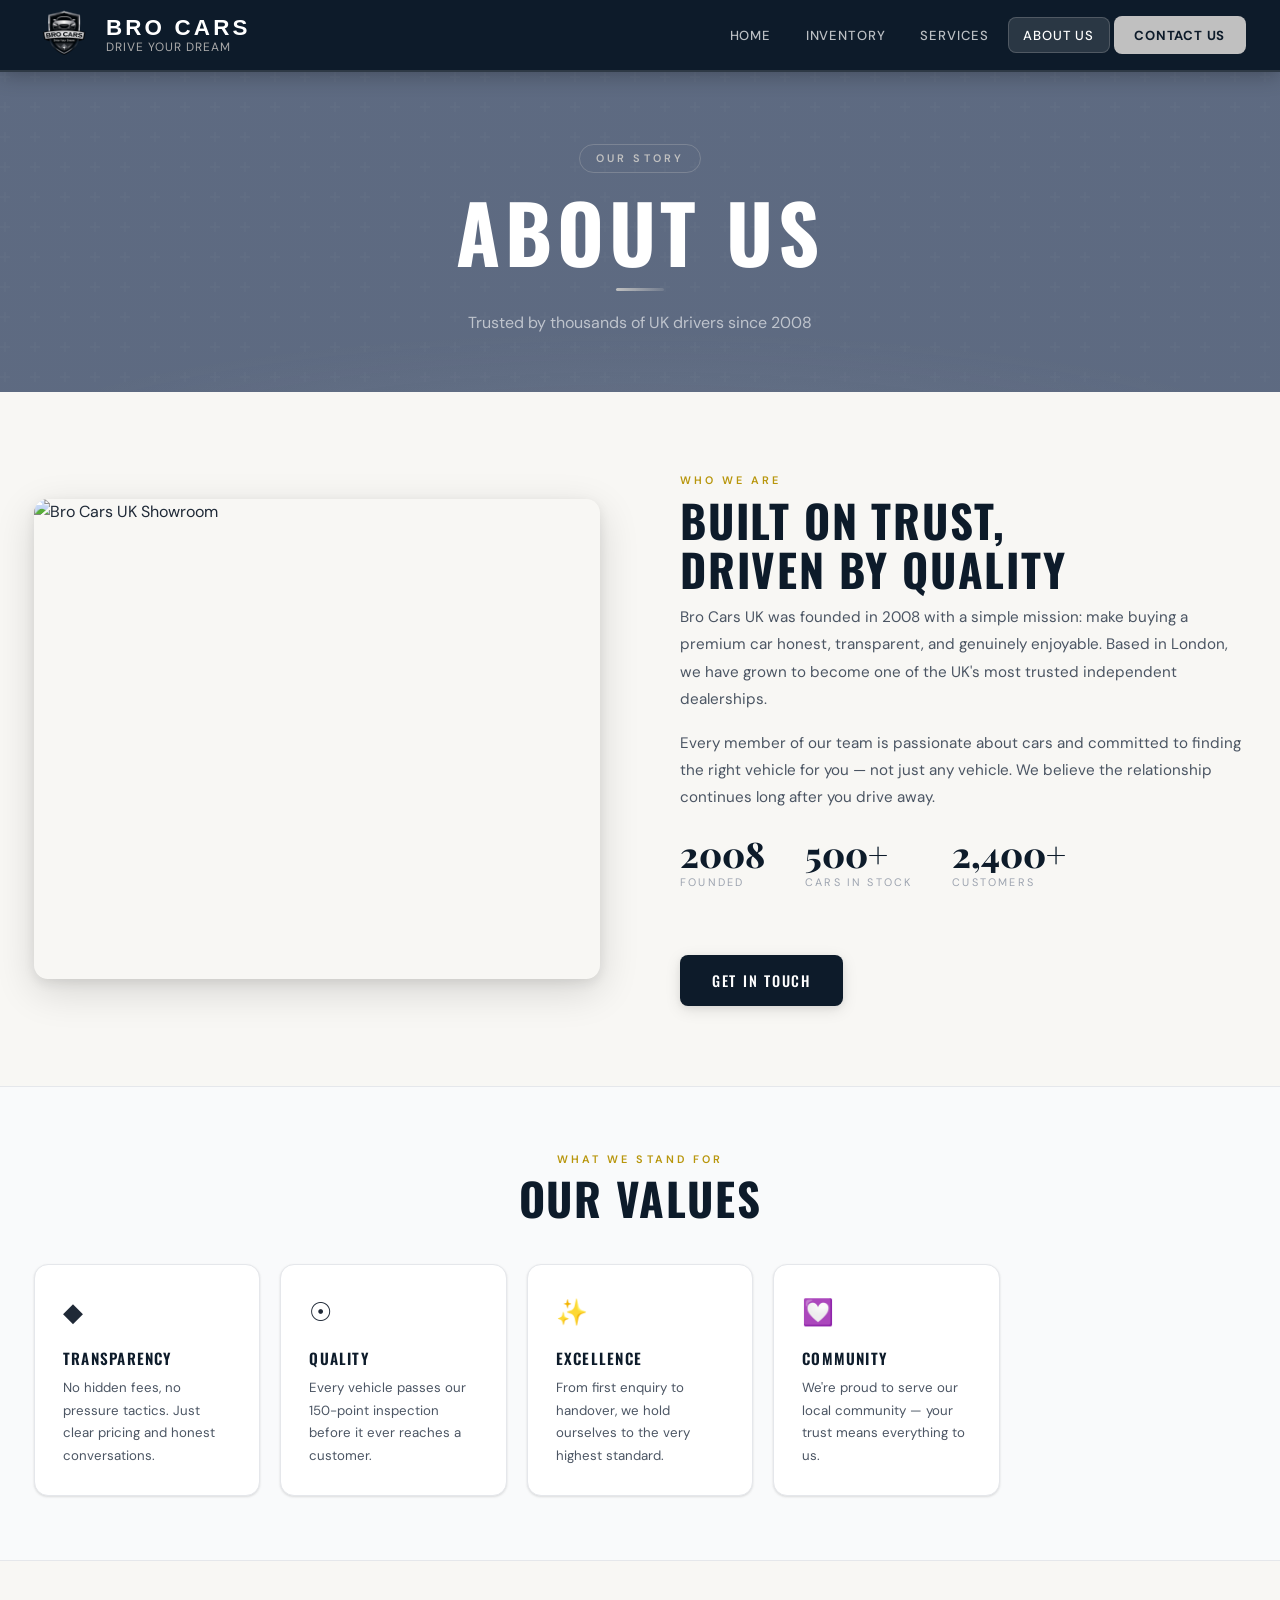
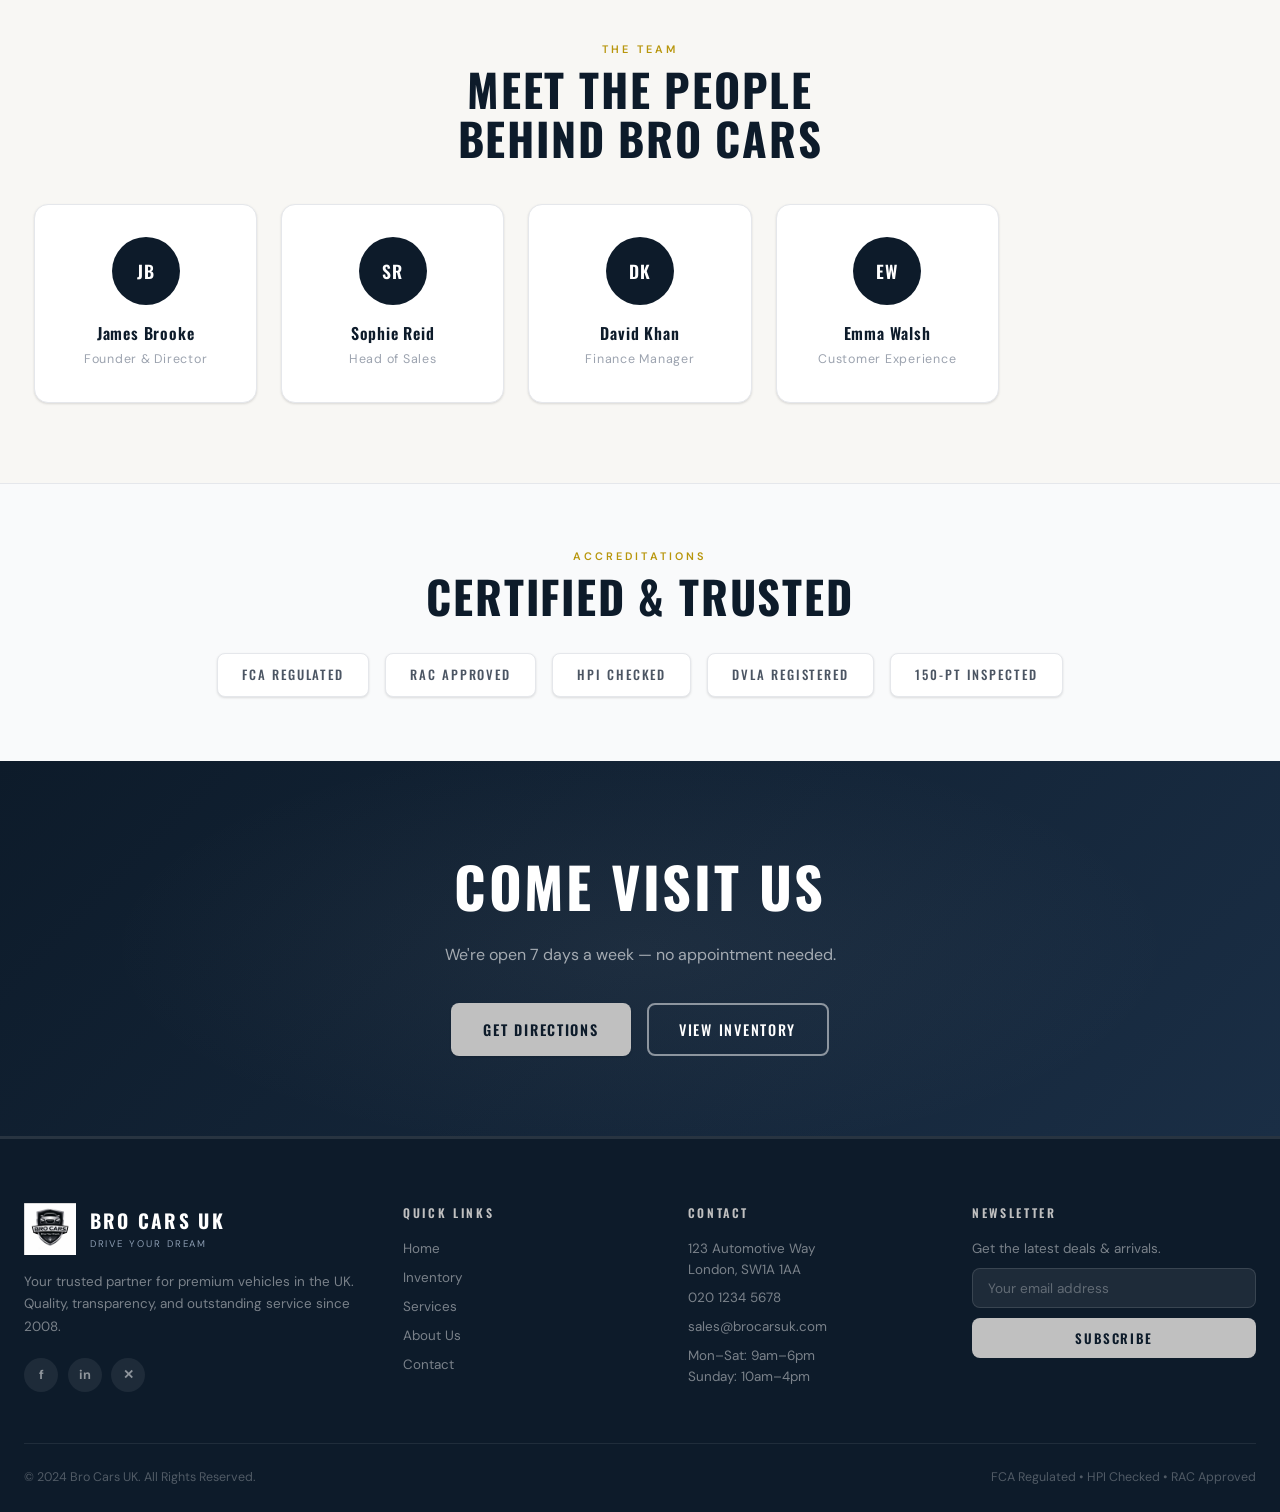
==== about.html @ f773ee8b "Bro" ====
<!DOCTYPE html>
<html lang="en">
<head>
  <meta charset="UTF-8">
  <meta name="viewport" content="width=device-width, initial-scale=1.0">
  <link rel="stylesheet" href="styles.css">
  <title>About Us | Bro Cars UK</title>
  <style>.reveal{opacity:0;transform:translateY(20px);transition:opacity .6s,transform .6s}.reveal.visible{opacity:1;transform:none}</style>
</head>
<body>
<nav class="navbar">
  <div class="nav-inner">
   <a href="index.html" class="brand">

      <!-- Logo Image -->
      <img src="images/logo.png" alt="Bro Cars UK Logo" class="logo-img">

      <div class="brand-text">
        <span class="brand-name">Bro Cars</span>
        <span class="brand-sub">Drive Your Dream</span>
      </div>

    </a>
    <ul class="nav-links">
      <li><a href="index.html">Home</a></li>
      <li><a href="inventory.html">Inventory</a></li>
      <li><a href="services.html">Services</a></li>
      <li><a href="about.html">About Us</a></li>
      <li><a href="contact.html" class="nav-cta">Contact Us</a></li>
    </ul>
    <button class="hamburger" id="hamBtn" aria-label="Menu">
      <span></span><span></span><span></span>
    </button>
  </div>
  <div class="mobile-menu" id="mobileMenu">
    <a href="index.html">Home</a>
    <a href="inventory.html">Inventory</a>
    <a href="services.html">Services</a>
    <a href="about.html">About Us</a>
    <a href="contact.html">Contact Us</a>
  </div>
</nav>

<div class="page-hero">
  <div class="page-hero-eyebrow">Our Story</div>
  <h1>About Us</h1>
  <div class="hero-divider"></div>
  <p>Trusted by thousands of UK drivers since 2008</p>
</div>

<div class="section">
  <div class="about-split">
    <div class="about-img reveal">
      <img src="https://images.stockcake.com/public/3/a/5/3a5e66db-283f-4359-9993-efec45ac26eb_large/luxury-car-showroom-stockcake.jpg" alt="Bro Cars UK Showroom">
    </div>
    <div class="reveal">
      <div class="section-eyebrow">Who We Are</div>
      <h2 class="section-title">Built on Trust,<br>Driven by Quality</h2>
      <p style="color:var(--gray-600);line-height:1.8;margin-bottom:1rem;font-size:0.95rem;">Bro Cars UK was founded in 2008 with a simple mission: make buying a premium car honest, transparent, and genuinely enjoyable. Based in London, we have grown to become one of the UK's most trusted independent dealerships.</p>
      <p style="color:var(--gray-600);line-height:1.8;margin-bottom:1.5rem;font-size:0.95rem;">Every member of our team is passionate about cars and committed to finding the right vehicle for you — not just any vehicle. We believe the relationship continues long after you drive away.</p>
      <div class="milestones">
        <div class="milestone-item"><span class="milestone-num">2008</span><span class="milestone-label">Founded</span></div>
        <div class="milestone-item"><span class="milestone-num">500+</span><span class="milestone-label">Cars in Stock</span></div>
        <div class="milestone-item"><span class="milestone-num">2,400+</span><span class="milestone-label">Customers</span></div>
      </div>
      <a href="contact.html" class="btn-primary" style="margin-top:2rem;">Get in Touch</a>
    </div>
  </div>
</div>

<div class="bg-light" style="border-top:1px solid var(--gray-200);border-bottom:1px solid var(--gray-200);">
  <div class="section" style="padding:4rem 1.5rem;">
    <div style="text-align:center;margin-bottom:2.5rem;">
      <div class="section-eyebrow">What We Stand For</div>
      <h2 class="section-title">Our Values</h2>
    </div>
    <div class="values-grid">
      <div class="value-card reveal"><div class="value-icon">&#9670;</div><div class="value-title">Transparency</div><p class="value-desc">No hidden fees, no pressure tactics. Just clear pricing and honest conversations.</p></div>
      <div class="value-card reveal"><div class="value-icon">&#9737;</div><div class="value-title">Quality</div><p class="value-desc">Every vehicle passes our 150-point inspection before it ever reaches a customer.</p></div>
      <div class="value-card reveal"><div class="value-icon">&#10024;</div><div class="value-title">Excellence</div><p class="value-desc">From first enquiry to handover, we hold ourselves to the very highest standard.</p></div>
      <div class="value-card reveal"><div class="value-icon">&#128159;</div><div class="value-title">Community</div><p class="value-desc">We're proud to serve our local community — your trust means everything to us.</p></div>
    </div>
  </div>
</div>

<div class="section">
  <div style="text-align:center;margin-bottom:2.5rem;">
    <div class="section-eyebrow">The Team</div>
    <h2 class="section-title">Meet the People<br>Behind Bro Cars</h2>
  </div>
  <div class="team-grid">
    <div class="team-card reveal"><div class="team-avatar">JB</div><div class="team-name">James Brooke</div><div class="team-role">Founder &amp; Director</div></div>
    <div class="team-card reveal"><div class="team-avatar">SR</div><div class="team-name">Sophie Reid</div><div class="team-role">Head of Sales</div></div>
    <div class="team-card reveal"><div class="team-avatar">DK</div><div class="team-name">David Khan</div><div class="team-role">Finance Manager</div></div>
    <div class="team-card reveal"><div class="team-avatar">EW</div><div class="team-name">Emma Walsh</div><div class="team-role">Customer Experience</div></div>
  </div>
</div>

<div class="bg-light" style="border-top:1px solid var(--gray-200);">
  <div class="section" style="padding:4rem 1.5rem;text-align:center;">
    <div class="section-eyebrow">Accreditations</div>
    <h2 class="section-title">Certified &amp; Trusted</h2>
    <div class="cert-row">
      <div class="cert-badge">FCA Regulated</div>
      <div class="cert-badge">RAC Approved</div>
      <div class="cert-badge">HPI Checked</div>
      <div class="cert-badge">DVLA Registered</div>
      <div class="cert-badge">150-Pt Inspected</div>
    </div>
  </div>
</div>

<div class="cta-band">
  <h2>Come Visit Us</h2>
  <p>We're open 7 days a week — no appointment needed.</p>
  <div class="cta-btns">
    <a href="contact.html" class="btn-secondary">Get Directions</a>
    <a href="inventory.html" class="btn-outline-white">View Inventory</a>
  </div>
</div>
<footer class="site-footer">
  <div class="footer-grid">
    <div>
      <div class="footer-brand">
        <img src="[data-uri]" alt="Bro Cars UK" class="footer-logo">
        <div>
          <div class="footer-brand-name">Bro Cars UK</div>
          <div class="footer-tagline">Drive Your Dream</div>
        </div>
      </div>
      <p class="footer-desc">Your trusted partner for premium vehicles in the UK. Quality, transparency, and outstanding service since 2008.</p>
      <div class="footer-socials">
        <a href="#" class="footer-social">f</a>
        <a href="#" class="footer-social">in</a>
        <a href="#" class="footer-social">&#10005;</a>
      </div>
    </div>
    <div class="footer-col">
      <h4>Quick Links</h4>
      <a href="index.html">Home</a>
      <a href="inventory.html">Inventory</a>
      <a href="services.html">Services</a>
      <a href="about.html">About Us</a>
      <a href="contact.html">Contact</a>
    </div>
    <div class="footer-col">
      <h4>Contact</h4>
      <p>123 Automotive Way<br>London, SW1A 1AA</p>
      <p>020 1234 5678</p>
      <p>sales@brocarsuk.com</p>
      <p>Mon–Sat: 9am–6pm<br>Sunday: 10am–4pm</p>
    </div>
    <div class="footer-col">
      <h4>Newsletter</h4>
      <p>Get the latest deals &amp; arrivals.</p>
      <input type="email" class="footer-email-input" placeholder="Your email address">
      <button class="footer-sub-btn">Subscribe</button>
    </div>
  </div>
  <div class="footer-bottom">
    <span>&copy; 2024 Bro Cars UK. All Rights Reserved.</span>
    <span>FCA Regulated &bull; HPI Checked &bull; RAC Approved</span>
  </div>
</footer>
<script src="main.js"></script>
</body>
</html>
---- styles.css ----
@import url('https://fonts.googleapis.com/css2?family=Playfair+Display:wght@700;800&family=DM+Sans:wght@300;400;500;600&family=Oswald:wght@400;500;600;700&display=swap');

/* ── ROOT VARIABLES ── */
:root {
  --navy:       #0d1b2a;
  --navy-mid:   #1a2e45;
  --navy-light: #243b55;
  --silver:     #c0c0c0;
  --chrome:     #8a9bb0;
  --white:      #ffffff;
  --off-white:  #f8f7f4;
  --gray-50:    #f9fafb;
  --gray-100:   #f3f4f6;
  --gray-200:   #e5e7eb;
  --gray-400:   #9ca3af;
  --gray-600:   #4b5563;
  --gray-800:   #1f2937;
  --accent:     #b8960c;
  --accent-lt:  #e8c547;
  --red:        #dc2626;
  --radius:     8px;
  --radius-lg:  14px;
  --shadow-sm:  0 1px 3px rgba(0,0,0,0.08), 0 1px 2px rgba(0,0,0,0.05);
  --shadow:     0 4px 16px rgba(0,0,0,0.10), 0 2px 6px rgba(0,0,0,0.06);
  --shadow-lg:  0 12px 40px rgba(0,0,0,0.14), 0 4px 12px rgba(0,0,0,0.08);
  --transition: 0.28s cubic-bezier(0.4,0,0.2,1);
}

/* ── RESET ── */
*, *::before, *::after { box-sizing: border-box; margin: 0; padding: 0; }
html { scroll-behavior: smooth; font-size: 16px; }
body {
  font-family: 'DM Sans', sans-serif;
  background: var(--off-white);
  color: var(--gray-800);
  line-height: 1.6;
  min-height: 100vh;
}
img { display: block; max-width: 100%; }
a { text-decoration: none; color: inherit; }
button { font-family: inherit; cursor: pointer; border: none; background: none; }

/* ── NAVBAR ── */
.navbar {
  position: sticky; top: 0; z-index: 200;
  background: var(--navy);
  border-bottom: 2px solid rgba(192,192,192,0.18);
  box-shadow: 0 2px 20px rgba(0,0,0,0.3);
}
.nav-inner {
  max-width: 1260px; margin: 0 auto;
  padding: 0 1.5rem;
  display: flex; align-items: center; justify-content: space-between;
  height: 70px;
}
.brand { display: flex; align-items: center; gap: 0.85rem; }
.nav-logo { height: 50px; width: 50px; object-fit: contain; }
.brand-text { display: flex; flex-direction: column; line-height: 1; }
.brand-name {
  font-family: 'Oswald', sans-serif;
  font-size: 1.35rem; font-weight: 700; letter-spacing: 0.14em;
  color: #fff; text-transform: uppercase;
}
.brand-sub {
  font-size: 0.6rem; letter-spacing: 0.22em;
  color: var(--silver); text-transform: uppercase; margin-top: 2px;
}
.nav-links {
  display: flex; align-items: center; gap: 0.25rem;
  list-style: none;
}
.nav-links li a {
  display: block; padding: 0.45rem 0.95rem;
  font-size: 0.82rem; font-weight: 500; letter-spacing: 0.07em;
  text-transform: uppercase; color: rgba(255,255,255,0.72);
  border-radius: var(--radius);
  transition: color var(--transition), background var(--transition);
}
.nav-links li a:hover { color: #fff; background: rgba(255,255,255,0.08); }
.nav-links li a.active {
  color: #fff; background: rgba(255,255,255,0.12);
  box-shadow: inset 0 0 0 1px rgba(192,192,192,0.25);
}
.nav-cta {
  background: var(--silver) !important; color: var(--navy) !important;
  font-weight: 700 !important; letter-spacing: 0.06em !important;
  padding: 0.55rem 1.3rem !important;
  box-shadow: none !important;
}
.nav-cta:hover { background: #d8d8d8 !important; }

.hamburger {
  display: none; flex-direction: column; gap: 5px;
  padding: 0.4rem; border-radius: 6px;
  transition: background var(--transition);
}
.hamburger:hover { background: rgba(255,255,255,0.1); }
.hamburger span {
  display: block; width: 22px; height: 2px;
  background: #fff; border-radius: 2px;
  transition: transform var(--transition), opacity var(--transition);
}
.hamburger.open span:nth-child(1) { transform: translateY(7px) rotate(45deg); }
.hamburger.open span:nth-child(2) { opacity: 0; }
.hamburger.open span:nth-child(3) { transform: translateY(-7px) rotate(-45deg); }

.mobile-menu {
  display: none; background: var(--navy-mid);
  border-top: 1px solid rgba(255,255,255,0.07);
  padding: 0.75rem 1.5rem;
}
.mobile-menu.open { display: block; }
.mobile-menu a {
  display: block; padding: 0.7rem 0;
  font-size: 0.88rem; font-weight: 500; letter-spacing: 0.06em;
  text-transform: uppercase; color: rgba(255,255,255,0.75);
  border-bottom: 1px solid rgba(255,255,255,0.06);
  transition: color var(--transition);
}
.mobile-menu a:last-child { border-bottom: none; }
.mobile-menu a:hover, .mobile-menu a.active { color: #fff; }

/* ── PAGE HERO (inner pages) ── */
.page-hero {
  background: linear-gradient(135deg, var(--navy) 0%, var(--navy-mid) 60%, #1e3a5f 100%);
  position: relative; overflow: hidden;
  padding: 4.5rem 1.5rem 3.5rem;
  text-align: center;

  background: 
    linear-gradient(rgba(10,31,68,0.65), rgba(10,31,68,0.65)),
    url('https://images.unsplash.com/photo-1503376780353-7e6692767b70?w=2400&q=100') center/cover no-repeat;
}
.page-hero::before {
  content: '';
  position: absolute; inset: 0;
  background:
    radial-gradient(ellipse 80% 60% at 50% 120%, rgba(192,192,192,0.08) 0%, transparent 65%),
    url("data:image/svg+xml,%3Csvg width='60' height='60' viewBox='0 0 60 60' xmlns='http://www.w3.org/2000/svg'%3E%3Cg fill='none' fill-rule='evenodd'%3E%3Cg fill='%23ffffff' fill-opacity='0.02'%3E%3Cpath d='M36 34v-4h-2v4h-4v2h4v4h2v-4h4v-2h-4zm0-30V0h-2v4h-4v2h4v4h2V6h4V4h-4zM6 34v-4H4v4H0v2h4v4h2v-4h4v-2H6zM6 4V0H4v4H0v2h4v4h2V6h4V4H6z'/%3E%3C/g%3E%3C/g%3E%3C/svg%3E");
  pointer-events: none;
}
.page-hero-eyebrow {
  display: inline-block;
  font-size: 0.68rem; font-weight: 600; letter-spacing: 0.28em;
  text-transform: uppercase; color: var(--silver);
  border: 1px solid rgba(192,192,192,0.3); padding: 0.3rem 1rem;
  border-radius: 20px; margin-bottom: 1.1rem;
  position: relative; z-index: 1;
}
.page-hero h1 {
  font-family: 'Oswald', sans-serif;
  font-size: clamp(2.8rem, 7vw, 5rem);
  font-weight: 700; letter-spacing: 0.06em; text-transform: uppercase;
  color: #fff; line-height: 1; margin-bottom: 0.9rem;
  position: relative; z-index: 1;
}
.page-hero p {
  font-size: 1rem; color: rgba(255,255,255,0.6);
  max-width: 500px; margin: 0 auto; line-height: 1.7;
  position: relative; z-index: 1;
}
.hero-divider {
  width: 48px; height: 3px; margin: 1.1rem auto;
  background: linear-gradient(90deg, var(--silver), rgba(192,192,192,0.2));
  border-radius: 2px; position: relative; z-index: 1;
}

/* ── SECTIONS ── */
.section {
  max-width: 1260px; margin: 0 auto;
  padding: 5rem 1.5rem;
}
.section-eyebrow {
  font-size: 0.68rem; font-weight: 600; letter-spacing: 0.28em;
  text-transform: uppercase; color: var(--accent);
  margin-bottom: 0.4rem;
}
.section-title {
  font-family: 'Oswald', sans-serif;
  font-size: clamp(1.8rem, 4vw, 2.8rem); font-weight: 700;
  letter-spacing: 0.04em; text-transform: uppercase;
  color: var(--navy); line-height: 1.1; margin-bottom: 0.6rem;
}
.section-sub {
  font-size: 0.95rem; color: var(--gray-600);
  max-width: 520px; line-height: 1.75; margin-bottom: 2.5rem;
}

/* ── BUTTONS ── */
.btn-primary {
  display: inline-flex; align-items: center; gap: 0.5rem;
  background: var(--navy); color: #fff;
  padding: 0.85rem 2rem; border-radius: var(--radius);
  font-family: 'Oswald', sans-serif;
  font-size: 0.9rem; font-weight: 500; letter-spacing: 0.12em;
  text-transform: uppercase;
  box-shadow: var(--shadow);
  transition: background var(--transition), transform var(--transition), box-shadow var(--transition);
}
.btn-primary:hover { background: var(--navy-mid); transform: translateY(-2px); box-shadow: var(--shadow-lg); }

.btn-secondary {
  display: inline-flex; align-items: center; gap: 0.5rem;
  background: var(--silver); color: var(--navy);
  padding: 0.85rem 2rem; border-radius: var(--radius);
  font-family: 'Oswald', sans-serif;
  font-size: 0.9rem; font-weight: 600; letter-spacing: 0.12em;
  text-transform: uppercase;
  box-shadow: var(--shadow-sm);
  transition: background var(--transition), transform var(--transition);
}
.btn-secondary:hover { background: #d0d0d0; transform: translateY(-2px); }

.btn-outline {
  display: inline-flex; align-items: center; gap: 0.5rem;
  background: transparent; color: var(--navy);
  padding: 0.8rem 1.9rem; border-radius: var(--radius);
  font-family: 'Oswald', sans-serif;
  font-size: 0.9rem; font-weight: 500; letter-spacing: 0.12em;
  text-transform: uppercase;
  border: 2px solid var(--navy);
  transition: all var(--transition);
}
.btn-outline:hover { background: var(--navy); color: #fff; }

.btn-outline-white {
  display: inline-flex; align-items: center; gap: 0.5rem;
  background: transparent; color: #fff;
  padding: 0.8rem 1.9rem; border-radius: var(--radius);
  font-family: 'Oswald', sans-serif;
  font-size: 0.9rem; font-weight: 500; letter-spacing: 0.12em;
  text-transform: uppercase;
  border: 2px solid rgba(255,255,255,0.5);
  transition: all var(--transition);
}
.btn-outline-white:hover { background: rgba(255,255,255,0.1); border-color: #fff; }

/* ── CAR CARDS ── */
.car-grid { display: grid; gap: 1.5rem; }
.car-grid-3 { grid-template-columns: repeat(auto-fill, minmax(320px, 1fr)); }
.car-grid-2 { grid-template-columns: repeat(auto-fill, minmax(420px, 1fr)); }

.car-card {
  background: var(--white);
  border-radius: var(--radius-lg);
  overflow: hidden;
  box-shadow: var(--shadow-sm);
  border: 1px solid var(--gray-200);
  transition: box-shadow var(--transition), transform var(--transition);
}
.car-card:hover {
  box-shadow: var(--shadow-lg);
  transform: translateY(-5px);
}
.car-card-img-wrap { position: relative; overflow: hidden; height: 230px; }
.car-card-img {
  width: 100%; height: 100%; object-fit: cover;
  transition: transform 0.6s cubic-bezier(0.4,0,0.2,1);
}
.car-card:hover .car-card-img { transform: scale(1.06); }
.car-badge {
  position: absolute; top: 0.85rem; left: 0.85rem;
  font-family: 'Oswald', sans-serif;
  font-size: 0.65rem; font-weight: 600; letter-spacing: 0.18em;
  text-transform: uppercase; padding: 0.25rem 0.7rem;
  border-radius: 4px; backdrop-filter: blur(6px);
}
.car-badge.new  { background: var(--navy); color: #fff; }
.car-badge.sale { background: var(--red); color: #fff; }
.car-badge.used { background: rgba(0,0,0,0.55); color: #fff; }

.car-card-body { padding: 1.4rem 1.5rem 1.5rem; }
.car-make {
  font-size: 0.68rem; font-weight: 600; letter-spacing: 0.2em;
  text-transform: uppercase; color: var(--accent);
  margin-bottom: 0.2rem;
}
.car-name {
  font-family: 'Oswald', sans-serif;
  font-size: 1.25rem; font-weight: 600; letter-spacing: 0.02em;
  color: var(--navy); margin-bottom: 0.2rem;
}
.car-price {
  font-family: 'Playfair Display', serif;
  font-size: 1.5rem; font-weight: 700;
  color: var(--navy); letter-spacing: -0.01em;
}
.car-year {
  font-size: 0.8rem; color: var(--gray-400);
  margin: 0.5rem 0 1rem;
}
.car-specs {
  display: flex; gap: 0; flex-wrap: wrap;
  border-top: 1px solid var(--gray-100);
  margin-top: 0.75rem; padding-top: 0.85rem;
}
.car-spec {
  flex: 1; min-width: 60px;
  display: flex; flex-direction: column; align-items: center;
  gap: 0.15rem; padding: 0.2rem 0.3rem;
  font-size: 0.7rem; font-weight: 500; letter-spacing: 0.05em;
  text-transform: uppercase; color: var(--gray-600);
  border-right: 1px solid var(--gray-100);
}
.car-spec:last-child { border-right: none; }
.car-spec-icon { font-size: 0.9rem; color: var(--navy); }
.car-btn {
  display: block; width: 100%; margin-top: 1.1rem;
  padding: 0.7rem; border-radius: var(--radius);
  font-family: 'Oswald', sans-serif;
  font-size: 0.82rem; font-weight: 500; letter-spacing: 0.12em;
  text-transform: uppercase; text-align: center;
  color: var(--navy); border: 1.5px solid var(--navy);
  transition: all var(--transition);
}
.car-btn:hover { background: var(--navy); color: #fff; }

/* ── STATS BAR ── */
.stats-bar {
  background: var(--navy);
  display: flex; justify-content: center; flex-wrap: wrap;
}
.stat-item {
  flex: 1; min-width: 140px; max-width: 220px;
  padding: 2.2rem 1.5rem; text-align: center;
  border-right: 1px solid rgba(255,255,255,0.07);
  transition: background var(--transition);
}
.stat-item:last-child { border-right: none; }
.stat-item:hover { background: rgba(255,255,255,0.04); }
.stat-num {
  font-family: 'Oswald', sans-serif;
  font-size: 2.2rem; font-weight: 700; letter-spacing: 0.04em;
  color: #fff; line-height: 1; display: block;
}
.stat-num span { color: var(--silver); }
.stat-label {
  font-size: 0.68rem; font-weight: 500; letter-spacing: 0.2em;
  text-transform: uppercase; color: rgba(255,255,255,0.45);
  display: block; margin-top: 0.35rem;
}

/* ── FILTER TABS ── */
.filter-tabs {
  display: flex; gap: 0;
  border-bottom: 2px solid var(--gray-200);
  margin-bottom: 2.5rem;
}
.filter-tab {
  padding: 0.6rem 1.4rem;
  font-family: 'Oswald', sans-serif;
  font-size: 0.82rem; font-weight: 500; letter-spacing: 0.12em;
  text-transform: uppercase; color: var(--gray-400);
  border-bottom: 2px solid transparent; margin-bottom: -2px;
  transition: all var(--transition);
}
.filter-tab.active { color: var(--navy); border-bottom-color: var(--navy); }
.filter-tab:hover:not(.active) { color: var(--gray-800); }

/* ── TYPE CARDS ── */
.type-grid { display: grid; grid-template-columns: repeat(auto-fill, minmax(160px, 1fr)); gap: 1rem; }
.type-card {
  background: var(--white); border: 1px solid var(--gray-200);
  border-radius: var(--radius-lg); padding: 1.75rem 1rem;
  text-align: center; cursor: pointer;
  transition: all var(--transition); box-shadow: var(--shadow-sm);
}
.type-card:hover { border-color: var(--navy); box-shadow: var(--shadow); transform: translateY(-3px); }
.type-icon {
  width: 52px; height: 52px;
  background: var(--gray-100); border-radius: 50%;
  display: flex; align-items: center; justify-content: center;
  margin: 0 auto 0.75rem; font-size: 1.4rem;
  transition: background var(--transition);
}
.type-card:hover .type-icon { background: var(--navy); }
.type-card:hover .type-icon span { filter: invert(1); }
.type-label {
  font-family: 'Oswald', sans-serif;
  font-size: 0.82rem; font-weight: 500; letter-spacing: 0.1em;
  text-transform: uppercase; color: var(--navy);
}

/* ── TRUST POINTS ── */
.trust-list { display: flex; flex-direction: column; gap: 1.25rem; }
.trust-item { display: flex; align-items: flex-start; gap: 1rem; }
.trust-dot {
  width: 36px; height: 36px; flex-shrink: 0;
  background: var(--navy); border-radius: 50%;
  display: flex; align-items: center; justify-content: center;
  color: #fff; font-size: 0.85rem; font-weight: 700;
}
.trust-item h5 {
  font-family: 'Oswald', sans-serif;
  font-size: 0.95rem; font-weight: 600; letter-spacing: 0.05em;
  text-transform: uppercase; color: var(--navy); margin-bottom: 0.2rem;
}
.trust-item p { font-size: 0.84rem; color: var(--gray-600); line-height: 1.6; }

/* ── CTA BAND ── */
.cta-band {
  background: linear-gradient(135deg, var(--navy) 0%, var(--navy-mid) 100%);
  padding: 5rem 1.5rem; text-align: center;
  position: relative; overflow: hidden;
}
.cta-band::before {
  content: '';
  position: absolute; inset: 0;
  background: radial-gradient(ellipse 60% 80% at 50% 50%, rgba(192,192,192,0.06) 0%, transparent 70%);
  pointer-events: none;
}
.cta-band h2 {
  font-family: 'Oswald', sans-serif;
  font-size: clamp(2rem, 5vw, 3.5rem); font-weight: 700;
  letter-spacing: 0.05em; text-transform: uppercase;
  color: #fff; margin-bottom: 0.75rem;
  position: relative; z-index: 1;
}
.cta-band p {
  font-size: 1rem; color: rgba(255,255,255,0.6);
  margin-bottom: 2.2rem; position: relative; z-index: 1;
}
.cta-btns {
  display: flex; gap: 1rem; justify-content: center; flex-wrap: wrap;
  position: relative; z-index: 1;
}

/* ── FOOTER ── */
.site-footer {
  background: var(--navy);
  border-top: 3px solid rgba(192,192,192,0.15);
  padding: 4rem 1.5rem 1.5rem;
}
.footer-grid {
  max-width: 1260px; margin: 0 auto;
  display: grid; grid-template-columns: 1.4fr 1fr 1fr 1.2fr;
  gap: 3rem; padding-bottom: 3rem;
  border-bottom: 1px solid rgba(255,255,255,0.08);
}
.footer-brand { display: flex; align-items: center; gap: 0.85rem; margin-bottom: 1rem; }
.footer-logo { height: 52px; width: 52px; object-fit: contain; }
.footer-brand-name {
  font-family: 'Oswald', sans-serif;
  font-size: 1.2rem; font-weight: 700; letter-spacing: 0.12em;
  color: #fff; text-transform: uppercase;
}
.footer-tagline {
  font-size: 0.6rem; letter-spacing: 0.2em;
  color: var(--chrome); text-transform: uppercase;
}
.footer-desc { font-size: 0.84rem; color: rgba(255,255,255,0.45); line-height: 1.7; margin-bottom: 1.2rem; }
.footer-socials { display: flex; gap: 0.6rem; }
.footer-social {
  width: 34px; height: 34px;
  background: rgba(255,255,255,0.07); border-radius: 50%;
  display: flex; align-items: center; justify-content: center;
  color: rgba(255,255,255,0.5); font-size: 0.8rem; font-weight: 700;
  transition: all var(--transition);
}
.footer-social:hover { background: var(--silver); color: var(--navy); }
.footer-col h4 {
  font-family: 'Oswald', sans-serif;
  font-size: 0.75rem; font-weight: 600; letter-spacing: 0.22em;
  text-transform: uppercase; color: var(--silver);
  margin-bottom: 1.1rem;
}
.footer-col a, .footer-col p {
  display: block; font-size: 0.84rem;
  color: rgba(255,255,255,0.45); margin-bottom: 0.55rem;
  transition: color var(--transition); line-height: 1.5;
}
.footer-col a:hover { color: #fff; }
.footer-email-input {
  width: 100%; background: rgba(255,255,255,0.07);
  border: 1px solid rgba(255,255,255,0.12);
  color: #fff; padding: 0.65rem 0.9rem;
  border-radius: var(--radius); font-size: 0.85rem;
  outline: none; margin-bottom: 0.6rem;
  font-family: 'DM Sans', sans-serif;
  transition: border-color var(--transition);
}
.footer-email-input::placeholder { color: rgba(255,255,255,0.3); }
.footer-email-input:focus { border-color: rgba(192,192,192,0.4); }
.footer-sub-btn {
  width: 100%; background: var(--silver); color: var(--navy);
  padding: 0.65rem; border-radius: var(--radius);
  font-family: 'Oswald', sans-serif; font-size: 0.82rem;
  font-weight: 600; letter-spacing: 0.12em; text-transform: uppercase;
  transition: background var(--transition);
}
.footer-sub-btn:hover { background: #d8d8d8; }
.footer-bottom {
  max-width: 1260px; margin: 1.5rem auto 0;
  display: flex; justify-content: space-between; align-items: center;
  flex-wrap: wrap; gap: 0.5rem;
  font-size: 0.78rem; color: rgba(255,255,255,0.28);
}

/* ── SECTION BG ALTERNATES ── */
.bg-light { background: var(--gray-50); }
.bg-white { background: var(--white); }
.bg-navy  { background: var(--navy); }

/* ── SIDEBAR FILTER (inventory) ── */
.inv-layout { display: grid; grid-template-columns: 280px 1fr; gap: 2.5rem; align-items: start; }
.filter-panel {
  background: var(--white); border-radius: var(--radius-lg);
  border: 1px solid var(--gray-200); padding: 1.75rem;
  box-shadow: var(--shadow-sm);
  position: sticky; top: 86px;
}
.filter-panel-title {
  font-family: 'Oswald', sans-serif;
  font-size: 1rem; font-weight: 600; letter-spacing: 0.1em;
  text-transform: uppercase; color: var(--navy);
  margin-bottom: 1.5rem; padding-bottom: 0.85rem;
  border-bottom: 2px solid var(--gray-100);
}
.filter-group { margin-bottom: 1.4rem; }
.filter-label {
  display: block; font-size: 0.68rem; font-weight: 600;
  letter-spacing: 0.2em; text-transform: uppercase;
  color: var(--gray-600); margin-bottom: 0.45rem;
}
.filter-select, .filter-input {
  width: 100%; background: var(--gray-50);
  border: 1.5px solid var(--gray-200); color: var(--gray-800);
  padding: 0.6rem 0.85rem; border-radius: var(--radius);
  font-size: 0.88rem; outline: none;
  font-family: 'DM Sans', sans-serif;
  transition: border-color var(--transition);
}
.filter-select:focus, .filter-input:focus { border-color: var(--navy); }
.check-group { display: flex; flex-direction: column; gap: 0.45rem; }
.check-label {
  display: flex; align-items: center; gap: 0.6rem;
  font-size: 0.85rem; color: var(--gray-600); cursor: pointer;
}
.check-label input { accent-color: var(--navy); width: 15px; height: 15px; }
.filter-apply-btn {
  width: 100%; margin-top: 0.5rem;
  background: var(--navy); color: #fff;
  padding: 0.75rem; border-radius: var(--radius);
  font-family: 'Oswald', sans-serif; font-size: 0.82rem;
  font-weight: 500; letter-spacing: 0.15em; text-transform: uppercase;
  transition: background var(--transition);
}
.filter-apply-btn:hover { background: var(--navy-mid); }
.inv-toolbar {
  display: flex; justify-content: space-between; align-items: center;
  margin-bottom: 1.75rem; flex-wrap: wrap; gap: 0.75rem;
}
.inv-count { font-size: 0.85rem; color: var(--gray-400); letter-spacing: 0.04em; }

/* ── SERVICES ── */
.svc-grid { display: grid; grid-template-columns: repeat(auto-fill, minmax(320px, 1fr)); gap: 1.5rem; }
.svc-card {
  background: var(--white); border: 1px solid var(--gray-200);
  border-radius: var(--radius-lg); padding: 2.2rem;
  box-shadow: var(--shadow-sm); transition: all var(--transition);
  position: relative; overflow: hidden;
}
.svc-card::before {
  content: '';
  position: absolute; top: 0; left: 0; right: 0;
  height: 3px;
  background: linear-gradient(90deg, var(--navy), transparent);
  opacity: 0; transition: opacity var(--transition);
}
.svc-card:hover { box-shadow: var(--shadow-lg); transform: translateY(-4px); }
.svc-card:hover::before { opacity: 1; }
.svc-num {
  font-family: 'Oswald', sans-serif; font-size: 2.8rem; font-weight: 700;
  color: var(--gray-100); line-height: 1; margin-bottom: 0.8rem;
  letter-spacing: 0.02em;
}
.svc-icon { font-size: 1.8rem; margin-bottom: 0.85rem; }
.svc-title {
  font-family: 'Oswald', sans-serif; font-size: 1.15rem; font-weight: 600;
  letter-spacing: 0.06em; text-transform: uppercase;
  color: var(--navy); margin-bottom: 0.65rem;
}
.svc-desc { font-size: 0.875rem; color: var(--gray-600); line-height: 1.75; margin-bottom: 1.3rem; }
.svc-link {
  font-size: 0.78rem; font-weight: 600; letter-spacing: 0.15em;
  text-transform: uppercase; color: var(--navy);
  display: inline-flex; align-items: center; gap: 0.4rem;
  border-bottom: 1.5px solid var(--navy);
  transition: gap var(--transition), color var(--transition);
}
.svc-link:hover { gap: 0.7rem; color: var(--navy-mid); }

/* ── PROCESS STEPS ── */
.process-track {
  display: grid; grid-template-columns: repeat(4, 1fr);
  gap: 0; position: relative; margin-top: 2rem;
}
.process-track::before {
  content: '';
  position: absolute; top: 28px; left: 12.5%; right: 12.5%;
  height: 2px; background: linear-gradient(90deg, var(--navy), var(--gray-200));
  z-index: 0;
}
.process-step {
  text-align: center; padding: 0 1rem;
  position: relative; z-index: 1;
}
.step-circle {
  width: 56px; height: 56px; border-radius: 50%;
  background: var(--navy); color: #fff;
  display: flex; align-items: center; justify-content: center;
  margin: 0 auto 1rem;
  font-family: 'Oswald', sans-serif; font-size: 1.1rem; font-weight: 700;
  box-shadow: 0 0 0 6px var(--white), 0 0 0 8px var(--gray-200);
}
.step-title {
  font-family: 'Oswald', sans-serif; font-size: 0.88rem; font-weight: 600;
  letter-spacing: 0.08em; text-transform: uppercase;
  color: var(--navy); margin-bottom: 0.4rem;
}
.step-desc { font-size: 0.8rem; color: var(--gray-600); line-height: 1.6; }

/* ── ABOUT ── */
.about-split { display: grid; grid-template-columns: 1fr 1fr; gap: 5rem; align-items: center; }
.about-img { border-radius: var(--radius-lg); overflow: hidden; box-shadow: var(--shadow-lg); }
.about-img img { width: 100%; height: 480px; object-fit: cover; }
.milestones { display: flex; gap: 2.5rem; margin: 1.5rem 0 2rem; flex-wrap: wrap; }
.milestone-item { display: flex; flex-direction: column; }
.milestone-num {
  font-family: 'Playfair Display', serif;
  font-size: 2.2rem; font-weight: 800; line-height: 1;
  color: var(--navy);
}
.milestone-label {
  font-size: 0.68rem; letter-spacing: 0.2em; text-transform: uppercase;
  color: var(--gray-400); margin-top: 0.2rem;
}

.values-grid { display: grid; grid-template-columns: repeat(auto-fill, minmax(220px, 1fr)); gap: 1.25rem; }
.value-card {
  background: var(--white); border: 1px solid var(--gray-200);
  border-radius: var(--radius-lg); padding: 1.75rem;
  box-shadow: var(--shadow-sm); transition: all var(--transition);
}
.value-card:hover { box-shadow: var(--shadow); transform: translateY(-3px); }
.value-icon { font-size: 1.6rem; margin-bottom: 0.75rem; }
.value-title {
  font-family: 'Oswald', sans-serif; font-size: 0.95rem; font-weight: 600;
  letter-spacing: 0.08em; text-transform: uppercase;
  color: var(--navy); margin-bottom: 0.45rem;
}
.value-desc { font-size: 0.83rem; color: var(--gray-600); line-height: 1.7; }

.team-grid { display: grid; grid-template-columns: repeat(auto-fill, minmax(210px, 1fr)); gap: 1.5rem; }
.team-card {
  background: var(--white); border: 1px solid var(--gray-200);
  border-radius: var(--radius-lg); padding: 2rem 1.5rem;
  text-align: center; box-shadow: var(--shadow-sm);
  transition: all var(--transition);
}
.team-card:hover { box-shadow: var(--shadow); transform: translateY(-3px); }
.team-avatar {
  width: 68px; height: 68px; border-radius: 50%;
  background: var(--navy); color: #fff;
  display: flex; align-items: center; justify-content: center;
  margin: 0 auto 1rem;
  font-family: 'Oswald', sans-serif; font-size: 1.1rem; font-weight: 600;
  letter-spacing: 0.05em;
}
.team-name {
  font-family: 'Oswald', sans-serif; font-size: 1rem; font-weight: 600;
  letter-spacing: 0.05em; color: var(--navy); margin-bottom: 0.25rem;
}
.team-role { font-size: 0.78rem; color: var(--gray-400); letter-spacing: 0.06em; }

.cert-row { display: flex; justify-content: center; gap: 1rem; flex-wrap: wrap; margin-top: 2rem; }
.cert-badge {
  padding: 0.65rem 1.5rem;
  border: 1.5px solid var(--gray-200); border-radius: var(--radius);
  font-family: 'Oswald', sans-serif; font-size: 0.8rem; font-weight: 500;
  letter-spacing: 0.15em; text-transform: uppercase; color: var(--gray-600);
  background: var(--white); box-shadow: var(--shadow-sm);
  transition: all var(--transition);
}
.cert-badge:hover { border-color: var(--navy); color: var(--navy); }

/* ── CONTACT ── */
.contact-layout { display: grid; grid-template-columns: 1fr 1fr; gap: 4rem; align-items: start; }
.contact-form-wrap {
  background: var(--white); border-radius: var(--radius-lg);
  border: 1px solid var(--gray-200); padding: 2.5rem;
  box-shadow: var(--shadow-sm);
}
.form-row { display: grid; grid-template-columns: 1fr 1fr; gap: 1rem; }
.form-group { margin-bottom: 1.2rem; }
.form-label {
  display: block; font-size: 0.68rem; font-weight: 600;
  letter-spacing: 0.18em; text-transform: uppercase;
  color: var(--gray-600); margin-bottom: 0.4rem;
}
.form-control {
  width: 100%; background: var(--gray-50);
  border: 1.5px solid var(--gray-200); color: var(--gray-800);
  padding: 0.72rem 0.95rem; border-radius: var(--radius);
  font-size: 0.9rem; outline: none;
  font-family: 'DM Sans', sans-serif;
  transition: border-color var(--transition), background var(--transition);
}
.form-control:focus { border-color: var(--navy); background: var(--white); }
.form-control::placeholder { color: var(--gray-400); }
.form-textarea { height: 130px; resize: vertical; }
.form-submit {
  width: 100%; padding: 0.9rem;
  background: var(--navy); color: #fff;
  border-radius: var(--radius); border: none;
  font-family: 'Oswald', sans-serif; font-size: 0.9rem; font-weight: 500;
  letter-spacing: 0.14em; text-transform: uppercase; cursor: pointer;
  transition: background var(--transition), transform var(--transition);
  box-shadow: var(--shadow);
}
.form-submit:hover { background: var(--navy-mid); transform: translateY(-2px); }

.contact-info-wrap { display: flex; flex-direction: column; gap: 1.1rem; }
.info-block {
  display: flex; align-items: flex-start; gap: 1rem;
  background: var(--white); border: 1px solid var(--gray-200);
  border-radius: var(--radius-lg); padding: 1.25rem 1.4rem;
  box-shadow: var(--shadow-sm);
}
.info-icon-wrap {
  width: 44px; height: 44px; flex-shrink: 0;
  background: var(--navy); border-radius: var(--radius);
  display: flex; align-items: center; justify-content: center;
  font-size: 1.1rem; color: #fff;
}
.info-label-sm {
  font-size: 0.65rem; font-weight: 600; letter-spacing: 0.2em;
  text-transform: uppercase; color: var(--gray-400); margin-bottom: 0.2rem;
}
.info-val { font-size: 0.9rem; color: var(--navy); font-weight: 500; line-height: 1.5; }
.map-box {
  background: var(--gray-100); border: 1px solid var(--gray-200);
  border-radius: var(--radius-lg); height: 200px;
  display: flex; flex-direction: column; align-items: center;
  justify-content: center; cursor: pointer; margin-top: 0.5rem;
  transition: all var(--transition); box-shadow: var(--shadow-sm);
}
.map-box:hover { border-color: var(--navy); }
.map-box-icon { font-size: 2rem; margin-bottom: 0.4rem; color: var(--navy); }
.map-box-txt { font-size: 0.85rem; color: var(--gray-600); font-weight: 500; }

/* ── RESPONSIVE ── */
@media (max-width: 1024px) {
  .inv-layout { grid-template-columns: 1fr; }
  .filter-panel { position: static; }
  .process-track { grid-template-columns: repeat(2, 1fr); }
  .process-track::before { display: none; }
  .footer-grid { grid-template-columns: 1fr 1fr; }
}
@media (max-width: 768px) {
  .hamburger { display: flex; }
  .nav-links { display: none; }
  .about-split { grid-template-columns: 1fr; }
  .contact-layout { grid-template-columns: 1fr; }
  .car-grid-3, .car-grid-2 { grid-template-columns: 1fr; }
  .form-row { grid-template-columns: 1fr; }
  .footer-grid { grid-template-columns: 1fr 1fr; gap: 2rem; }
  .footer-bottom { flex-direction: column; text-align: center; }
  .process-track { grid-template-columns: 1fr; }
  .stat-item { min-width: 50%; }
}
@media (max-width: 480px) {
  .footer-grid { grid-template-columns: 1fr; }
  .type-grid { grid-template-columns: repeat(3, 1fr); }
  .milestones { gap: 1.5rem; }
}

.brand {
  display: flex;
  align-items: center;
  gap: 12px;   /* logo & text space */
  text-decoration: none;
}

.logo-img {
  height: 60px;
  width: auto;
}

.brand-text {
  display: flex;
  flex-direction: column;
}

.brand-name {
  font-family: 'Montserrat', sans-serif;
  font-weight: 800;
  font-size: 1.4rem;
}

.brand-sub {
  font-size: 0.75rem;
  letter-spacing: 1px;
  color: #aaa;
}
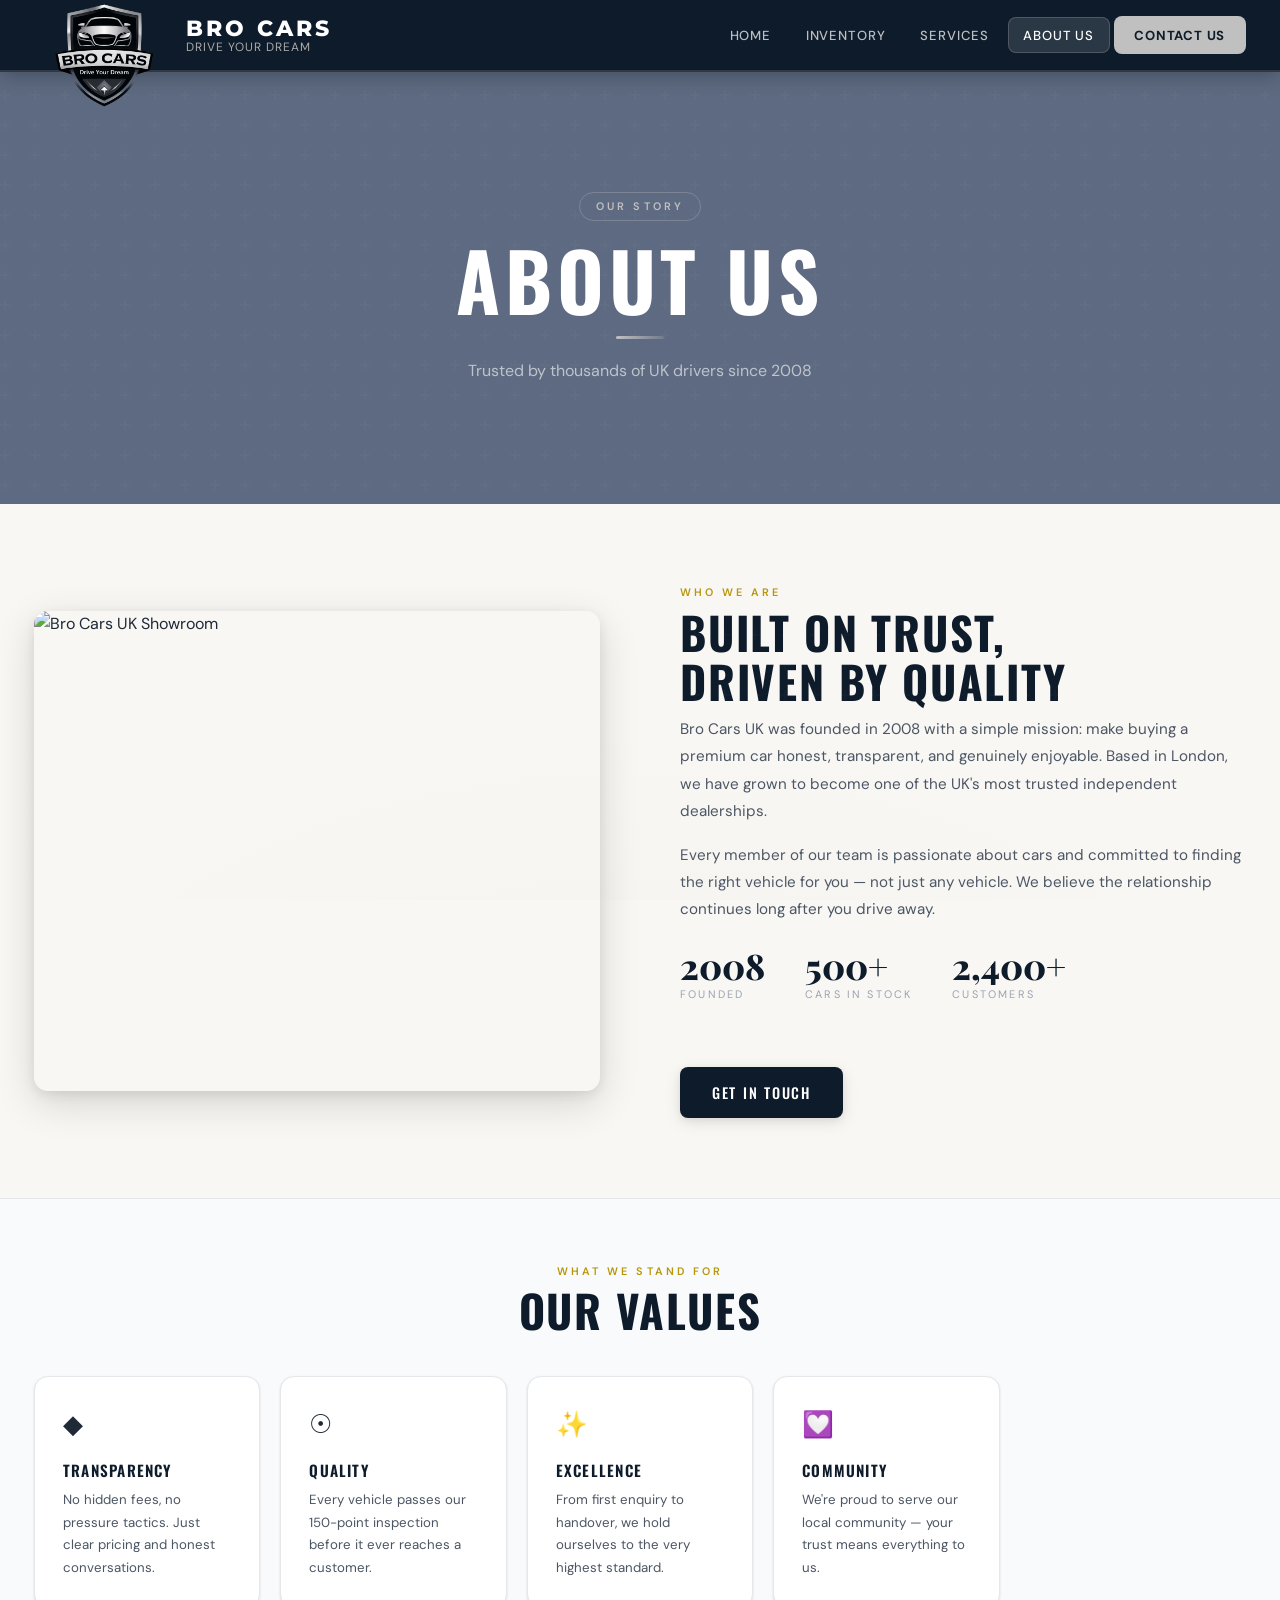
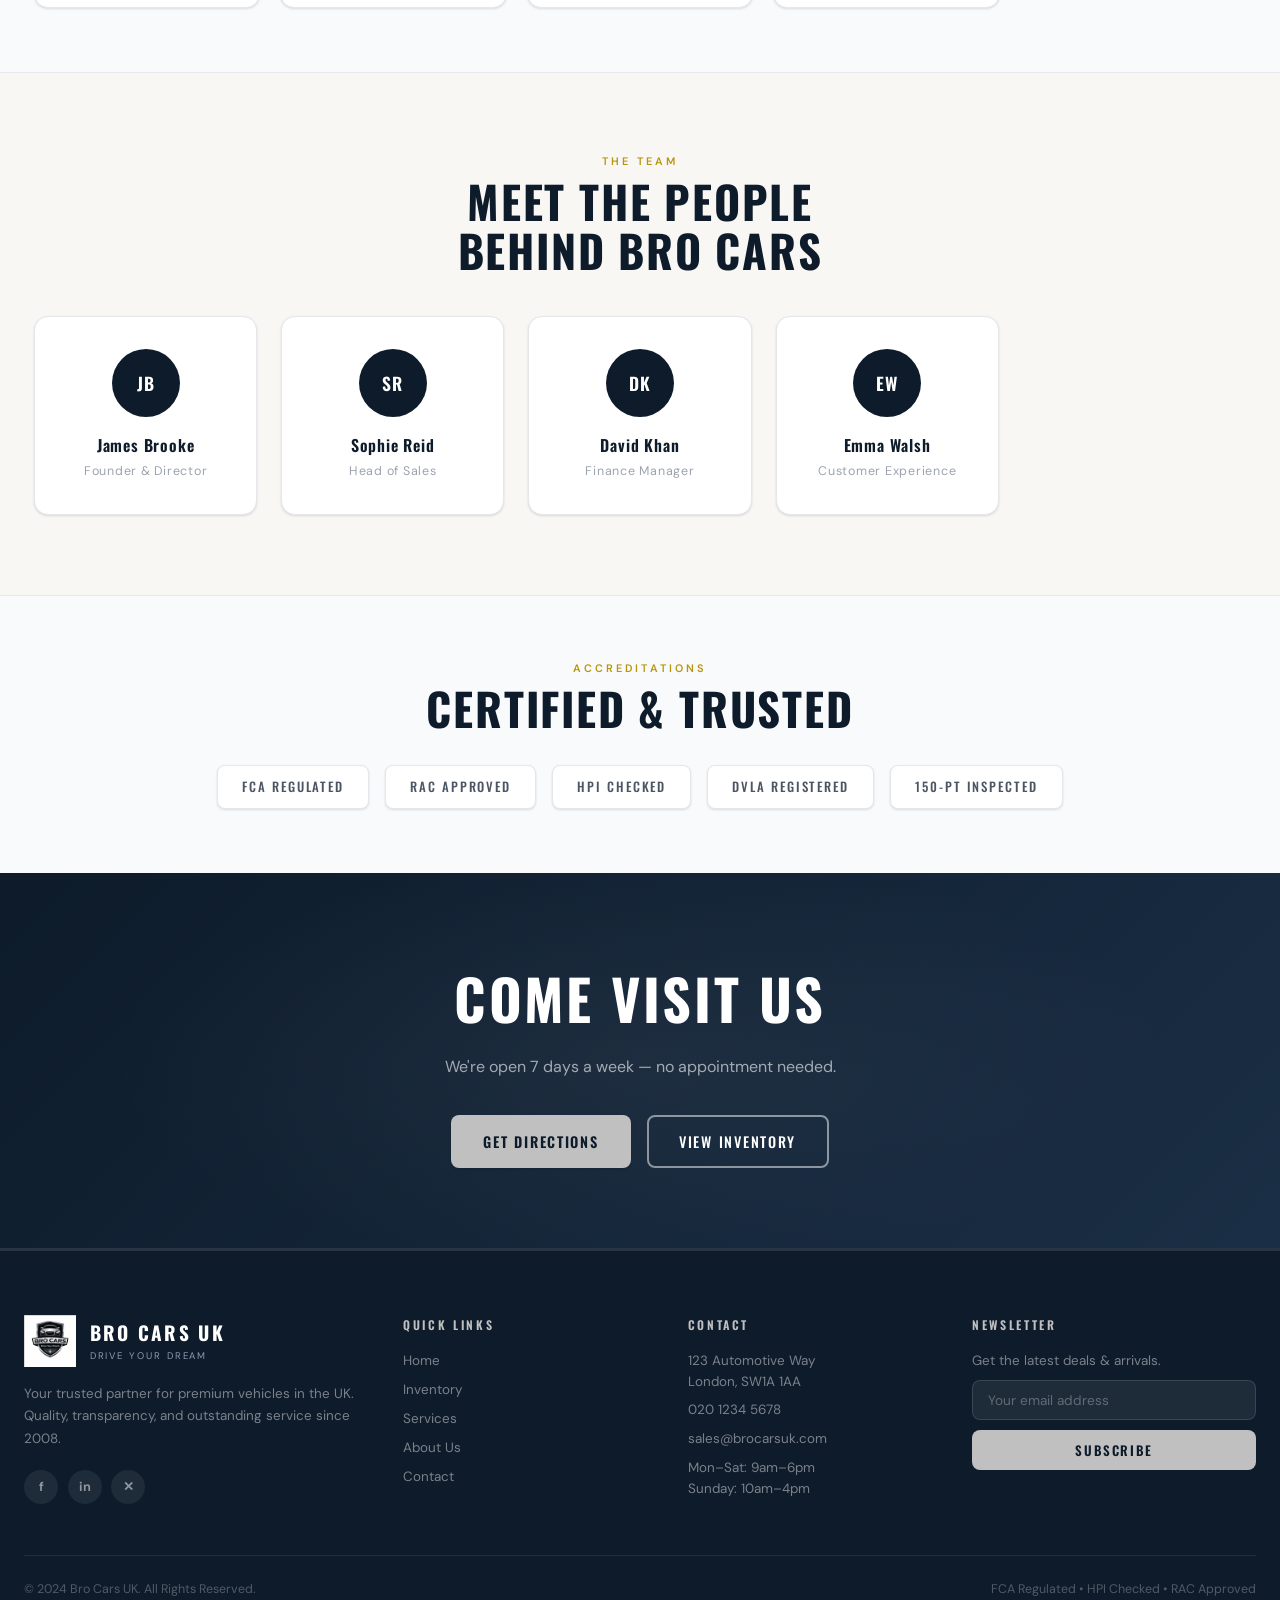
==== commit 8df1f009: "122" ====
--- a/about.html
+++ b/about.html
@@ -4,7 +4,9 @@
   <meta charset="UTF-8">
   <meta name="viewport" content="width=device-width, initial-scale=1.0">
   <link rel="stylesheet" href="styles.css">
+   <link href="https://fonts.googleapis.com/css2?family=Montserrat:wght@400;600;700&display=swap" rel="stylesheet">
   <title>About Us | Bro Cars UK</title>
+  <link rel="icon" type="image/png" href="images/logo.png">
   <style>.reveal{opacity:0;transform:translateY(20px);transition:opacity .6s,transform .6s}.reveal.visible{opacity:1;transform:none}</style>
 </head>
 <body>
--- a/styles.css
+++ b/styles.css
@@ -26,6 +26,9 @@
   --transition: 0.28s cubic-bezier(0.4,0,0.2,1);
 }
 
+body {
+  font-family: 'Montserrat', sans-serif;
+}
 /* ── RESET ── */
 *, *::before, *::after { box-sizing: border-box; margin: 0; padding: 0; }
 html { scroll-behavior: smooth; font-size: 16px; }
@@ -122,14 +125,17 @@
 
 /* ── PAGE HERO (inner pages) ── */
 .page-hero {
-  background: linear-gradient(135deg, var(--navy) 0%, var(--navy-mid) 60%, #1e3a5f 100%);
-  position: relative; overflow: hidden;
-  padding: 4.5rem 1.5rem 3.5rem;
+  background: linear-gradient(rgba(0,0,0,0.65), rgba(0,0,0,0.65)),
+              url('https://images.unsplash.com/photo-1503736334956-4c8f8e92946d?w=1600');
+  background-size: cover;
+  background-position: center;
+  padding: 120px 20px;
   text-align: center;
+  color: white;
 
   background: 
     linear-gradient(rgba(10,31,68,0.65), rgba(10,31,68,0.65)),
-    url('https://images.unsplash.com/photo-1503376780353-7e6692767b70?w=2400&q=100') center/cover no-repeat;
+    url('https://static.vecteezy.com/system/resources/thumbnails/055/947/041/small/a-black-sports-car-is-parked-in-a-showroom-photo.jpeg') center/cover no-repeat;
 }
 .page-hero::before {
   content: '';
@@ -281,9 +287,9 @@
   color: var(--navy); margin-bottom: 0.2rem;
 }
 .car-price {
-  font-family: 'Playfair Display', serif;
-  font-size: 1.5rem; font-weight: 700;
-  color: var(--navy); letter-spacing: -0.01em;
+  font-size: 1.3rem;
+  font-weight: 700;
+  color: #caa14a; /* gold tone */
 }
 .car-year {
   font-size: 0.8rem; color: var(--gray-400);
@@ -803,3 +809,91 @@
   letter-spacing: 1px;
   color: #aaa;
 }
+
+.logo-container {
+    display: flex;
+    align-items: center;
+    
+}
+
+.logo-img {
+    height: 140px;
+    width: auto;
+    margin-top: 50px;
+}
+
+.logo-text h1 {
+    font-size: 2px;
+    font-weight: 800;
+    margin: 0;
+    color: #ffffff;   /* White */
+    letter-spacing: 2px;
+}
+
+.logo-text p {
+    font-size: 14px;
+    margin: 0;
+    color: #b0b0b0;   /* Light grey */
+    letter-spacing: 3px;
+}
+
+.whatsapp-btn {
+    position: fixed;
+    bottom: 20px;
+    right: 20px;
+    width: 65px;
+    height: 65px;
+    background: #25D366;
+    border-radius: 50%;
+    display: flex;
+    align-items: center;
+    justify-content: center;
+    color: #fff;
+    font-size: 30px;
+    text-decoration: none;
+    box-shadow: 0 8px 20px rgba(0,0,0,0.35);
+    border: 4px solid #ffffff;   /* 👈 white border like screenshot */
+    z-index: 999;
+    transition: all 0.3s ease;
+}
+
+.whatsapp-btn:hover {
+    transform: scale(1.08);
+}
+.car-card {
+  transition: 0.3s ease;
+}
+
+.car-card:hover {
+  transform: translateY(-8px);
+  box-shadow: 0 12px 25px rgba(0,0,0,0.15);
+}
+.car-btn {
+  transition: 0.3s;
+}
+
+.car-btn:hover {
+  background: black;
+  color: white;
+}
+.car-card-img-wrap {
+  overflow: hidden;
+}
+
+.car-card-img {
+  transition: 0.4s ease;
+}
+
+.car-card:hover .car-card-img {
+  transform: scale(1.05);
+}
+.car-card {
+  opacity: 0;
+  animation: fadeIn 0.6s ease forwards;
+}
+
+@keyframes fadeIn {
+  to {
+    opacity: 1;
+  }
+}
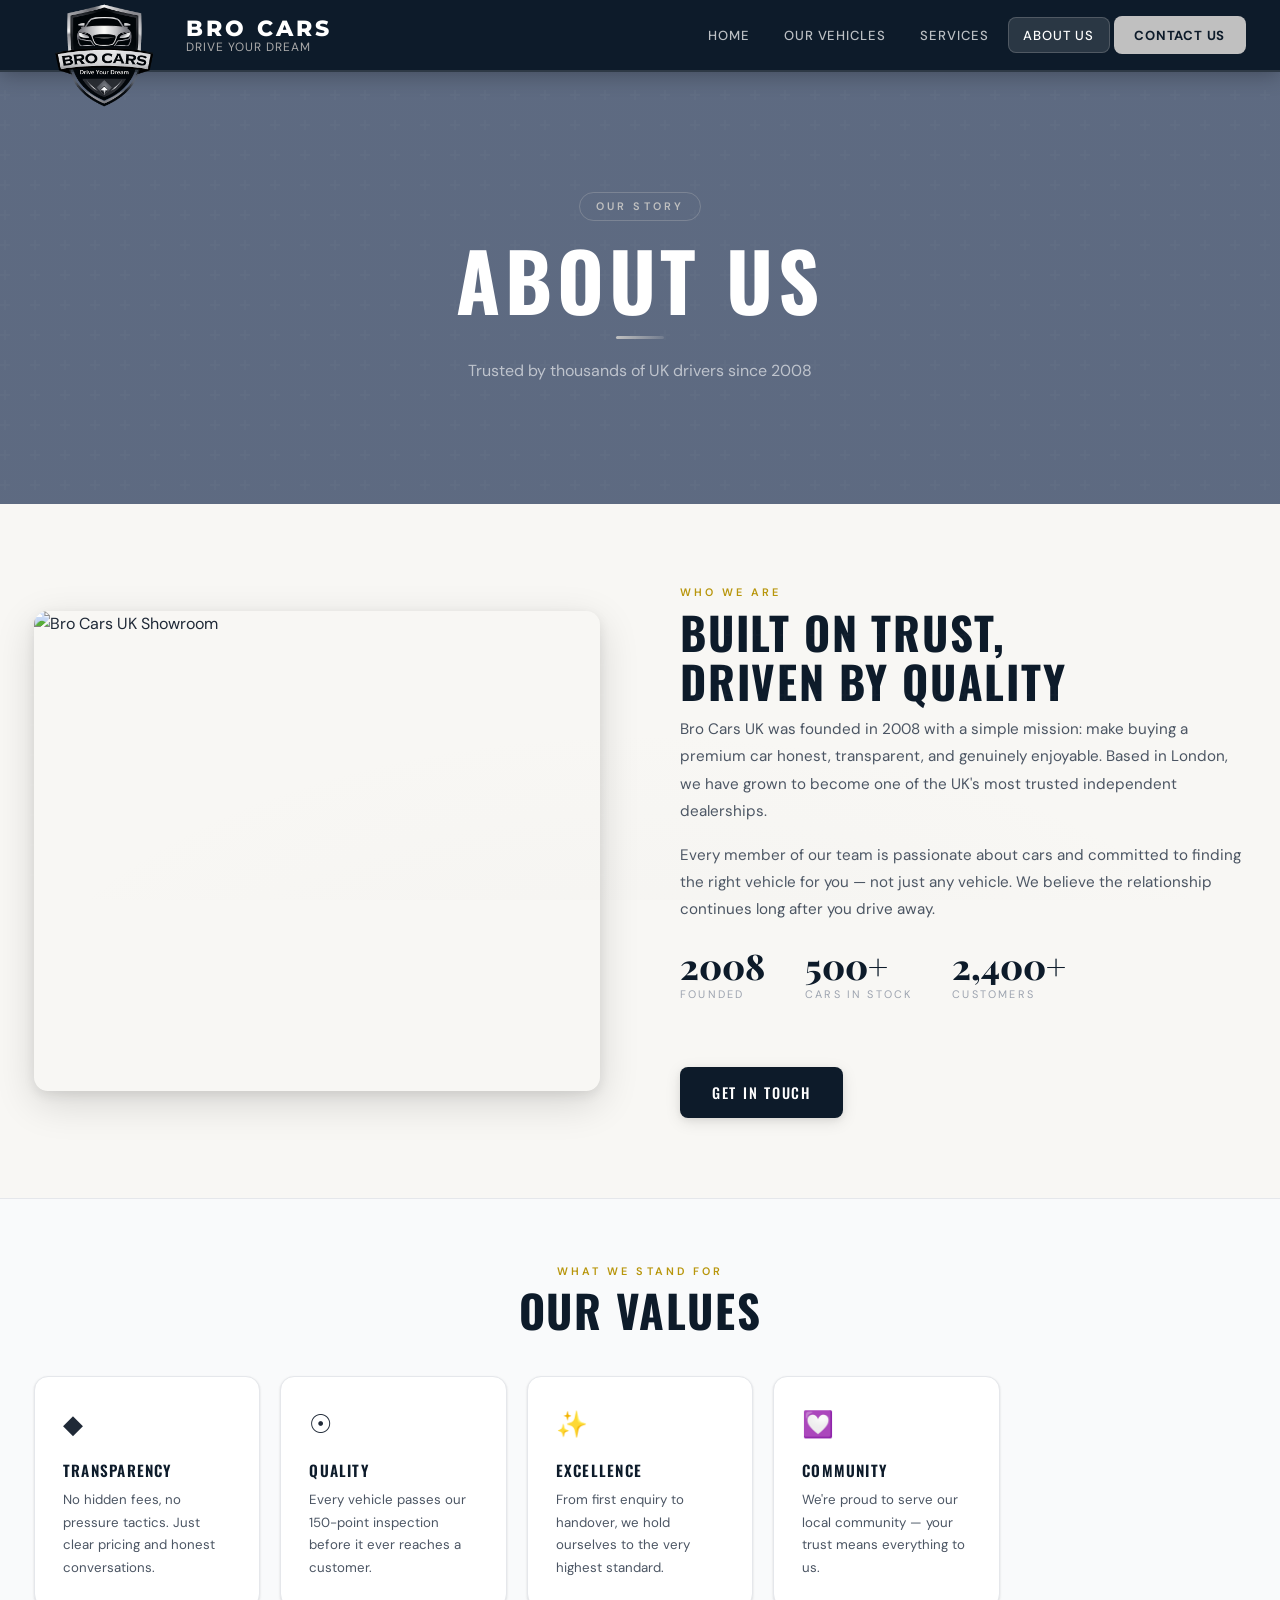
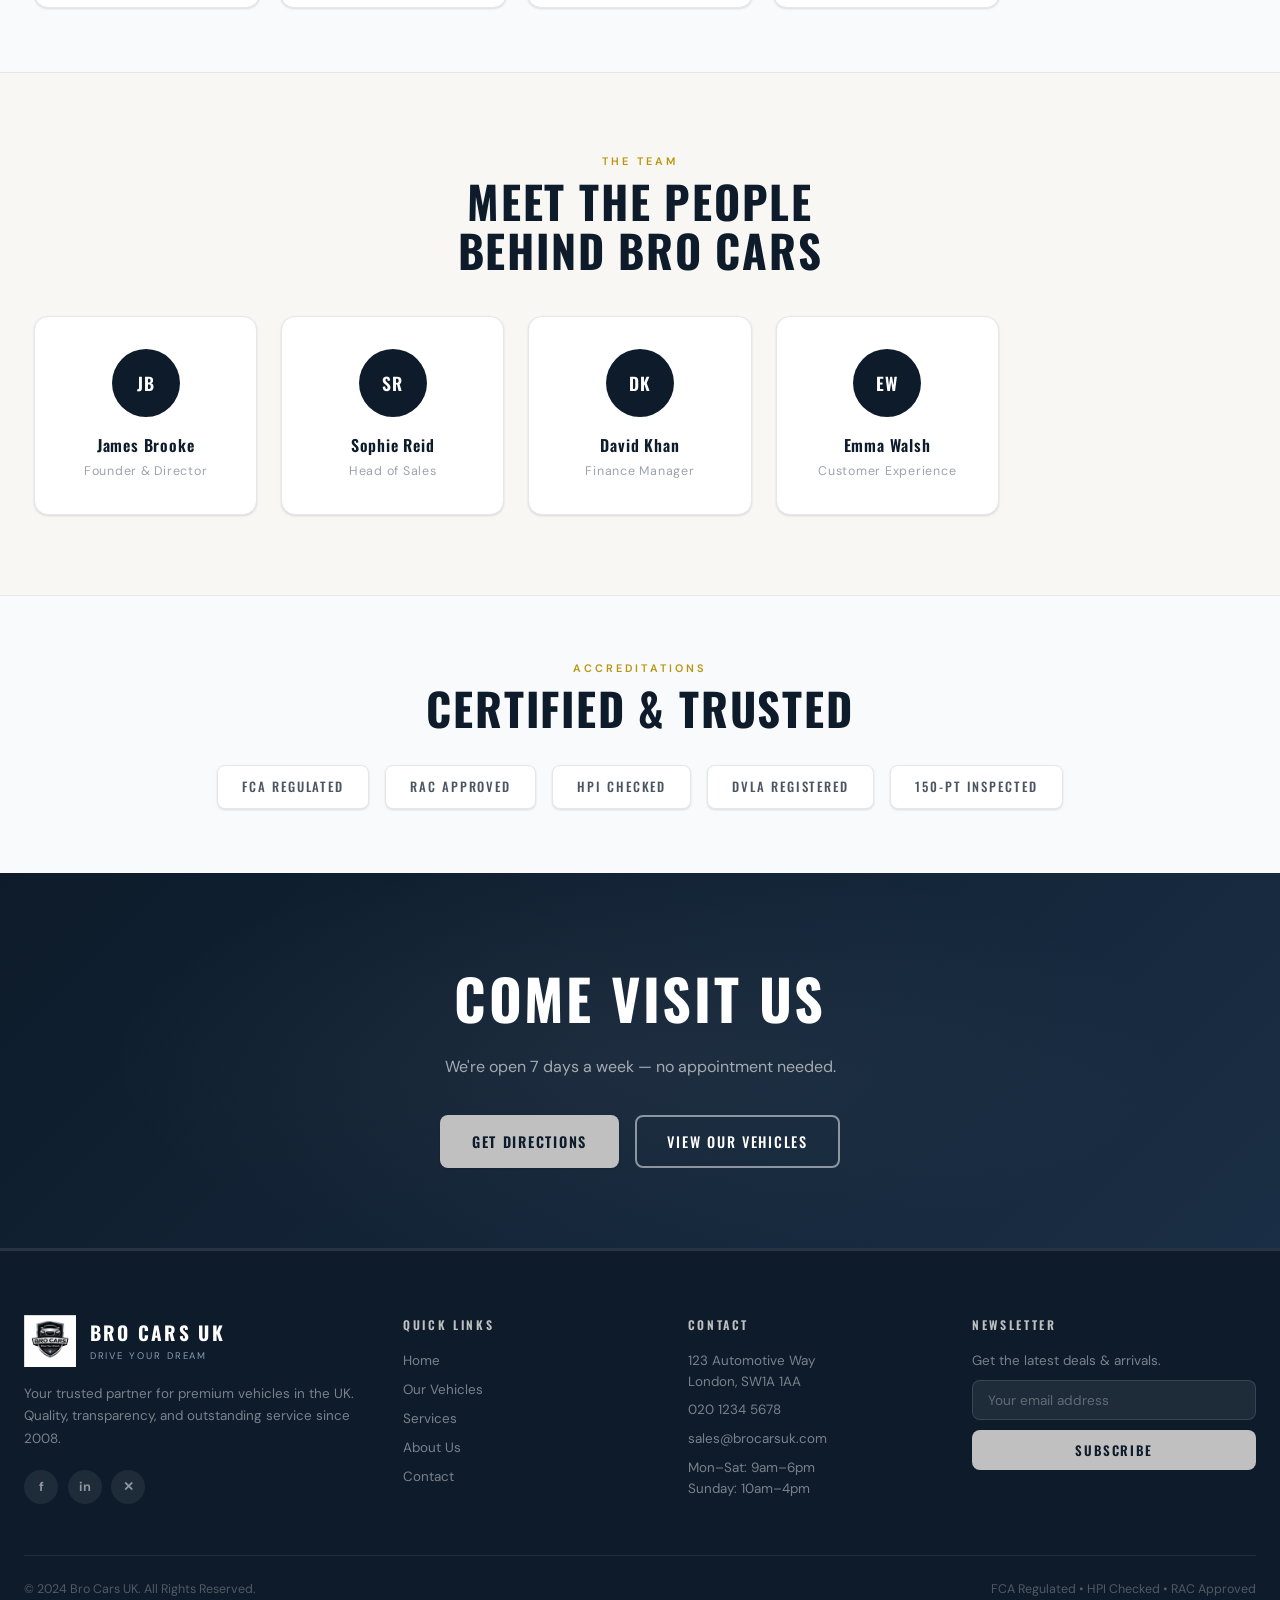
==== commit f84b687e: "11" ====
--- a/about.html
+++ b/about.html
@@ -25,7 +25,7 @@
     </a>
     <ul class="nav-links">
       <li><a href="index.html">Home</a></li>
-      <li><a href="inventory.html">Inventory</a></li>
+      <li><a href="Our Vehicles.html">Our Vehicles</a></li>
       <li><a href="services.html">Services</a></li>
       <li><a href="about.html">About Us</a></li>
       <li><a href="contact.html" class="nav-cta">Contact Us</a></li>
@@ -36,7 +36,7 @@
   </div>
   <div class="mobile-menu" id="mobileMenu">
     <a href="index.html">Home</a>
-    <a href="inventory.html">Inventory</a>
+    <a href="Our Vehicles.html">Our Vehicles</a>
     <a href="services.html">Services</a>
     <a href="about.html">About Us</a>
     <a href="contact.html">Contact Us</a>
@@ -117,7 +117,7 @@
   <p>We're open 7 days a week — no appointment needed.</p>
   <div class="cta-btns">
     <a href="contact.html" class="btn-secondary">Get Directions</a>
-    <a href="inventory.html" class="btn-outline-white">View Inventory</a>
+    <a href="Our Vehicles.html" class="btn-outline-white">View Our Vehicles</a>
   </div>
 </div>
 <footer class="site-footer">
@@ -140,7 +140,7 @@
     <div class="footer-col">
       <h4>Quick Links</h4>
       <a href="index.html">Home</a>
-      <a href="inventory.html">Inventory</a>
+      <a href="Our Vehicles.html">Our Vehicles</a>
       <a href="services.html">Services</a>
       <a href="about.html">About Us</a>
       <a href="contact.html">Contact</a>
--- a/styles.css
+++ b/styles.css
@@ -507,7 +507,7 @@
 .bg-white { background: var(--white); }
 .bg-navy  { background: var(--navy); }
 
-/* ── SIDEBAR FILTER (inventory) ── */
+/* ── SIDEBAR FILTER (Our Vehicles) ── */
 .inv-layout { display: grid; grid-template-columns: 280px 1fr; gap: 2.5rem; align-items: start; }
 .filter-panel {
   background: var(--white); border-radius: var(--radius-lg);
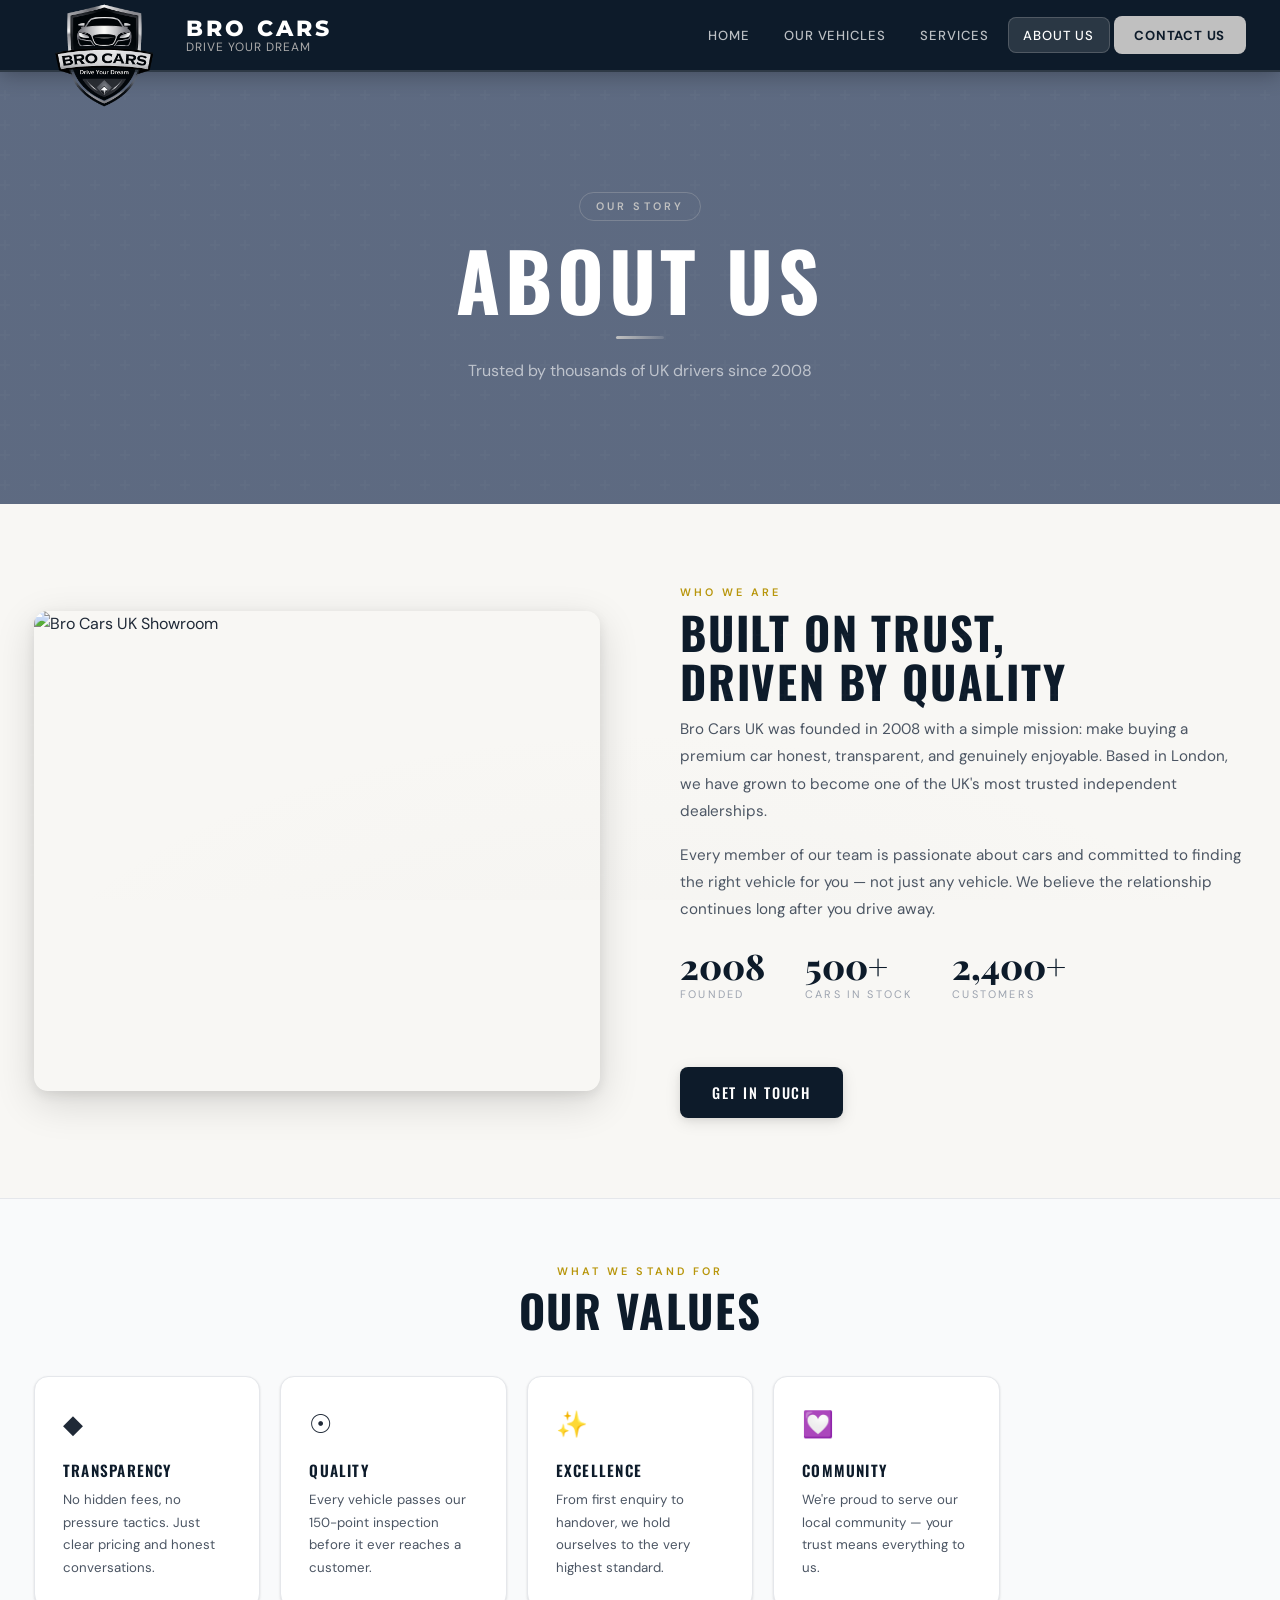
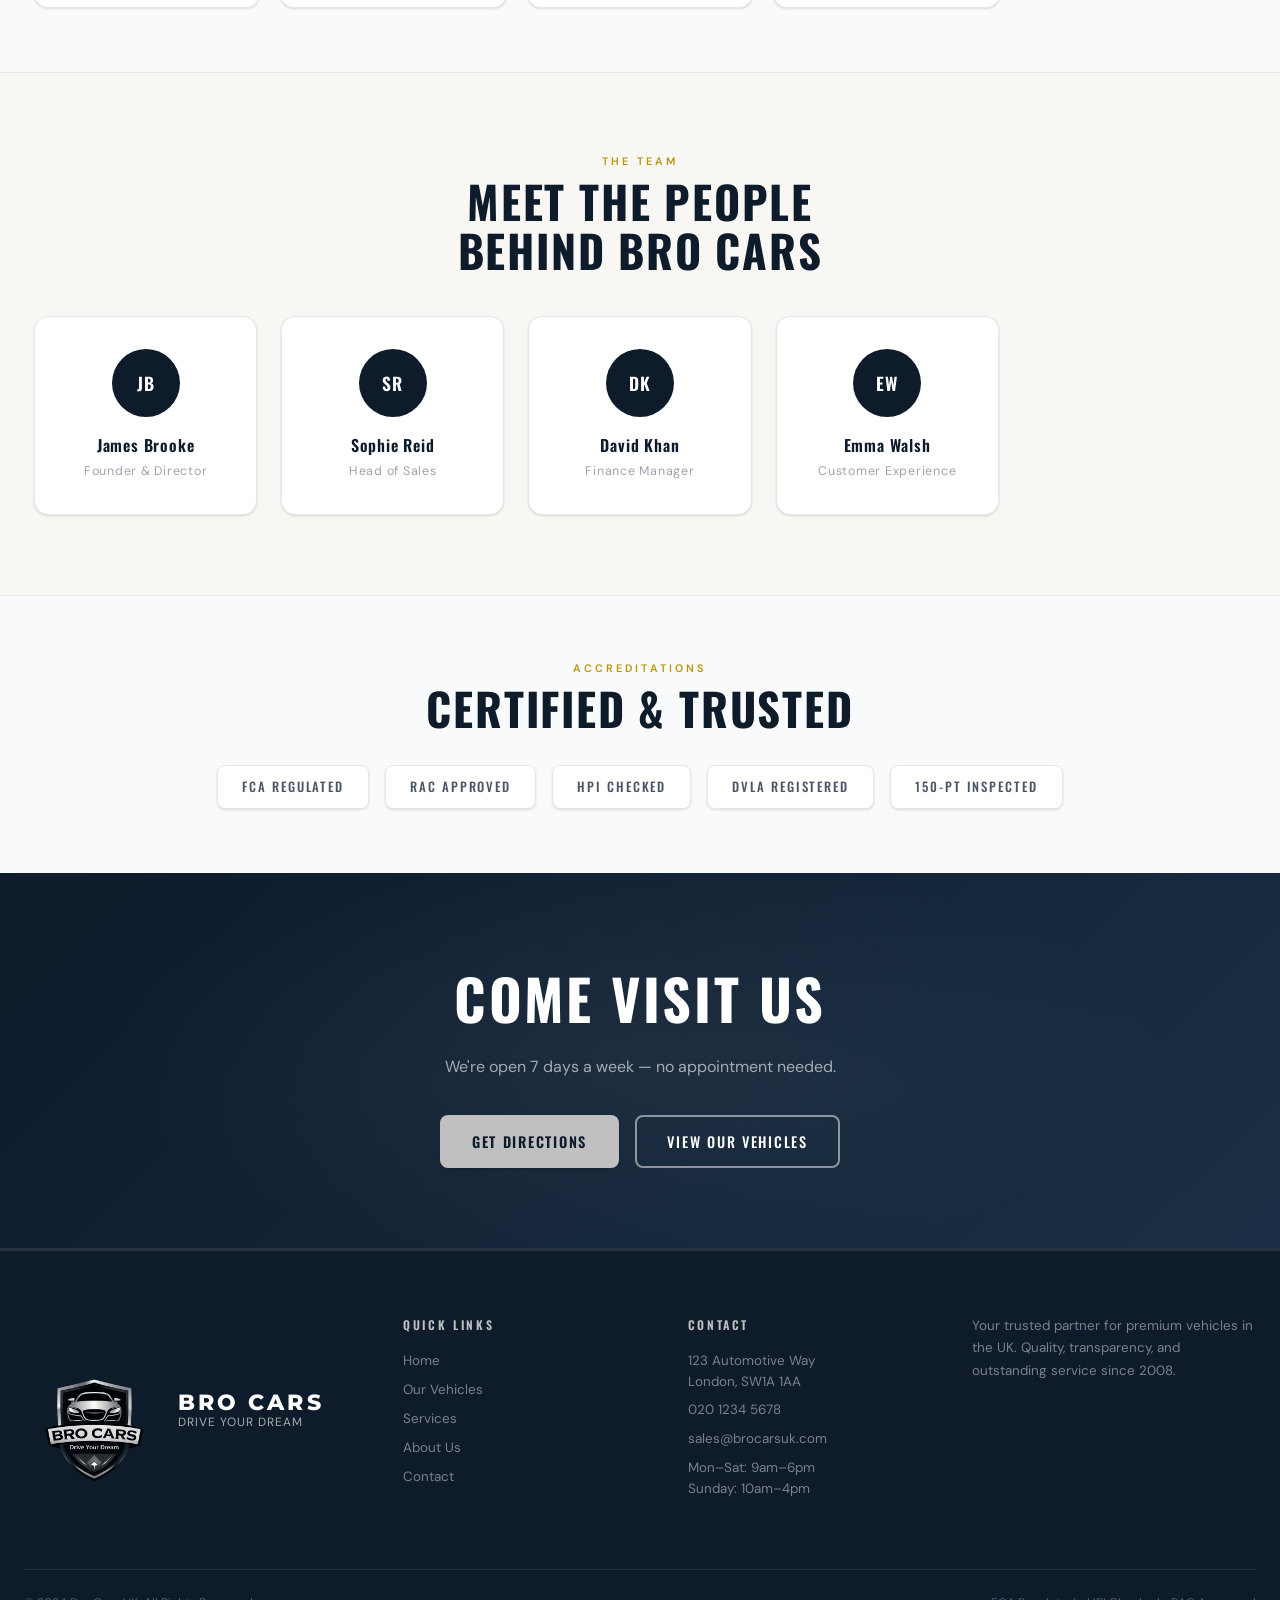
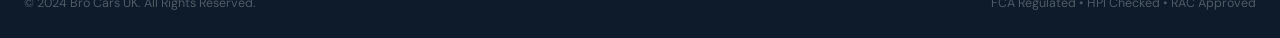
==== commit 8adf551c: "final" ====
--- a/about.html
+++ b/about.html
@@ -124,18 +124,18 @@
   <div class="footer-grid">
     <div>
       <div class="footer-brand">
-        <img src="[data-uri]" alt="Bro Cars UK" class="footer-logo">
-        <div>
-          <div class="footer-brand-name">Bro Cars UK</div>
-          <div class="footer-tagline">Drive Your Dream</div>
-        </div>
+        <!-- Logo Image -->
+      <img src="images/logo.png" alt="Bro Cars UK Logo" class="logo-img">
+
+      <div class="brand-text">
+        <span class="brand-name">Bro Cars</span>
+        <span class="brand-sub">Drive Your Dream</span>
       </div>
-      <p class="footer-desc">Your trusted partner for premium vehicles in the UK. Quality, transparency, and outstanding service since 2008.</p>
-      <div class="footer-socials">
-        <a href="#" class="footer-social">f</a>
-        <a href="#" class="footer-social">in</a>
-        <a href="#" class="footer-social">&#10005;</a>
+
+    </a>
       </div>
+      
+      
     </div>
     <div class="footer-col">
       <h4>Quick Links</h4>
@@ -152,12 +152,7 @@
       <p>sales@brocarsuk.com</p>
       <p>Mon–Sat: 9am–6pm<br>Sunday: 10am–4pm</p>
     </div>
-    <div class="footer-col">
-      <h4>Newsletter</h4>
-      <p>Get the latest deals &amp; arrivals.</p>
-      <input type="email" class="footer-email-input" placeholder="Your email address">
-      <button class="footer-sub-btn">Subscribe</button>
-    </div>
+    <p class="footer-desc">Your trusted partner for premium vehicles in the UK. Quality, transparency, and outstanding service since 2008.</p>
   </div>
   <div class="footer-bottom">
     <span>&copy; 2024 Bro Cars UK. All Rights Reserved.</span>
--- a/styles.css
+++ b/styles.css
@@ -896,4 +896,517 @@
   to {
     opacity: 1;
   }
+}
+/* Sold Section */
+.sold-section {
+  background: #f8f8f8;
+  padding: 60px 0;
+}
+
+.car-card.sold {
+  opacity: 0.85;
+  position: relative;
+}
+
+.sold-badge {
+  background: #c0392b;
+  color: #fff;
+}
+
+.car-card.sold .car-btn {
+  display: none; /* Hide View Details button for sold cars */
+}
+/* ═══════════════════════════════════════════════════════
+   Bro Cars UK — Car Details Modal + Image Gallery CSS
+   Paste this into your styles.css file
+   ═══════════════════════════════════════════════════════ */
+
+/* ── Overlay ────────────────────────────────────────── */
+.bcm-overlay {
+  position: fixed;
+  inset: 0;
+  background: rgba(10, 10, 15, 0.82);
+  backdrop-filter: blur(6px);
+  -webkit-backdrop-filter: blur(6px);
+  z-index: 9999;
+  display: flex;
+  align-items: flex-end;          /* drawer slides from bottom */
+  justify-content: center;
+  opacity: 0;
+  pointer-events: none;
+  transition: opacity 0.3s ease;
+}
+.bcm-overlay.open {
+  opacity: 1;
+  pointer-events: all;
+}
+
+/* ── Drawer ─────────────────────────────────────────── */
+.bcm-drawer {
+  background: #fff;
+  width: 100%;
+  max-width: 1060px;
+  max-height: 92vh;
+  border-radius: 20px 20px 0 0;
+  overflow-y: auto;
+  display: grid;
+  grid-template-columns: 1fr 1fr;
+  transform: translateY(60px);
+  transition: transform 0.38s cubic-bezier(0.22, 1, 0.36, 1);
+  position: relative;
+  scroll-behavior: smooth;
+}
+.bcm-overlay.open .bcm-drawer {
+  transform: translateY(0);
+}
+
+/* ── Close button ───────────────────────────────────── */
+.bcm-close {
+  position: absolute;
+  top: 16px;
+  right: 20px;
+  z-index: 10;
+  background: rgba(255,255,255,0.9);
+  border: none;
+  border-radius: 50%;
+  width: 40px;
+  height: 40px;
+  font-size: 1.35rem;
+  line-height: 1;
+  cursor: pointer;
+  display: flex;
+  align-items: center;
+  justify-content: center;
+  box-shadow: 0 2px 12px rgba(0,0,0,0.18);
+  transition: background 0.2s, transform 0.2s;
+}
+.bcm-close:hover {
+  background: #1a1a2e;
+  color: #fff;
+  transform: rotate(90deg) scale(1.1);
+}
+
+/* ── Gallery side ───────────────────────────────────── */
+.bcm-gallery {
+  background: #0d0d14;
+  border-radius: 20px 0 0 0;
+  padding: 20px;
+  display: flex;
+  flex-direction: column;
+  gap: 14px;
+  position: sticky;
+  top: 0;
+  align-self: start;
+}
+
+.bcm-main-img-wrap {
+  position: relative;
+  border-radius: 12px;
+  overflow: hidden;
+  aspect-ratio: 4/3;
+  background: #1a1a2e;
+}
+
+.bcm-main-img {
+  width: 100%;
+  height: 100%;
+  object-fit: cover;
+  transition: opacity 0.18s ease;
+  display: block;
+}
+
+/* Nav arrows */
+.bcm-nav {
+  position: absolute;
+  top: 50%;
+  transform: translateY(-50%);
+  background: rgba(255,255,255,0.15);
+  backdrop-filter: blur(4px);
+  border: 1px solid rgba(255,255,255,0.25);
+  color: #fff;
+  border-radius: 50%;
+  width: 38px;
+  height: 38px;
+  font-size: 1rem;
+  cursor: pointer;
+  display: flex;
+  align-items: center;
+  justify-content: center;
+  transition: background 0.2s, transform 0.2s;
+  z-index: 2;
+}
+.bcm-nav:hover {
+  background: rgba(255,255,255,0.32);
+  transform: translateY(-50%) scale(1.1);
+}
+.bcm-prev { left: 10px; }
+.bcm-next { right: 10px; }
+
+/* Counter */
+.bcm-img-counter {
+  position: absolute;
+  bottom: 10px;
+  right: 12px;
+  background: rgba(0,0,0,0.55);
+  color: #fff;
+  font-size: 0.72rem;
+  font-weight: 600;
+  letter-spacing: 0.05em;
+  padding: 3px 9px;
+  border-radius: 20px;
+}
+
+/* Thumbnails */
+.bcm-thumbs {
+  display: flex;
+  gap: 8px;
+  flex-wrap: nowrap;
+  overflow-x: auto;
+  padding-bottom: 4px;
+  scrollbar-width: none;
+}
+.bcm-thumbs::-webkit-scrollbar { display: none; }
+
+.bcm-thumb {
+  width: 72px;
+  height: 52px;
+  object-fit: cover;
+  border-radius: 8px;
+  cursor: pointer;
+  flex-shrink: 0;
+  border: 2px solid transparent;
+  opacity: 0.55;
+  transition: opacity 0.2s, border-color 0.2s, transform 0.2s;
+}
+.bcm-thumb:hover {
+  opacity: 0.85;
+  transform: scale(1.05);
+}
+.bcm-thumb.active {
+  border-color: #c9a84c;
+  opacity: 1;
+}
+
+/* ── Details side ───────────────────────────────────── */
+.bcm-details {
+  padding: 32px 30px 32px 26px;
+  overflow-y: auto;
+  display: flex;
+  flex-direction: column;
+  gap: 20px;
+}
+
+.bcm-header {
+  display: flex;
+  align-items: flex-start;
+  justify-content: space-between;
+  gap: 12px;
+}
+.bcm-make {
+  font-size: 0.78rem;
+  font-weight: 700;
+  letter-spacing: 0.12em;
+  text-transform: uppercase;
+  color: #c9a84c;
+}
+.bcm-name {
+  font-size: 1.65rem;
+  font-weight: 800;
+  color: #0d0d14;
+  line-height: 1.15;
+  font-family: 'Montserrat', sans-serif;
+}
+.bcm-price-wrap {
+  text-align: right;
+  flex-shrink: 0;
+}
+.bcm-price {
+  font-size: 1.45rem;
+  font-weight: 800;
+  color: #1a1a2e;
+  font-family: 'Montserrat', sans-serif;
+}
+.bcm-badge-tag {
+  display: inline-block;
+  font-size: 0.65rem;
+  font-weight: 700;
+  letter-spacing: 0.1em;
+  text-transform: uppercase;
+  padding: 3px 10px;
+  border-radius: 20px;
+  margin-bottom: 6px;
+}
+.badge-new    { background: #1a1a2e; color: #fff; }
+.badge-sale   { background: #c9a84c; color: #fff; }
+.badge-used   { background: #666; color: #fff; }
+
+/* Quick specs grid */
+.bcm-quick-specs {
+  display: grid;
+  grid-template-columns: 1fr 1fr;
+  gap: 10px;
+  background: #f5f5f8;
+  border-radius: 14px;
+  padding: 16px;
+}
+.bcm-spec-item {
+  display: flex;
+  align-items: center;
+  gap: 10px;
+}
+.bcm-spec-icon {
+  font-size: 1.1rem;
+  width: 28px;
+  text-align: center;
+  flex-shrink: 0;
+}
+.bcm-spec-text {
+  display: flex;
+  flex-direction: column;
+  gap: 1px;
+}
+.bcm-spec-label {
+  font-size: 0.65rem;
+  font-weight: 600;
+  text-transform: uppercase;
+  letter-spacing: 0.08em;
+  color: #999;
+}
+.bcm-spec-val {
+  font-size: 0.82rem;
+  font-weight: 700;
+  color: #1a1a2e;
+}
+
+/* Section title */
+.bcm-section-title {
+  font-size: 0.72rem;
+  font-weight: 700;
+  letter-spacing: 0.12em;
+  text-transform: uppercase;
+  color: #c9a84c;
+  border-bottom: 1px solid #eee;
+  padding-bottom: 6px;
+}
+
+.bcm-desc {
+  font-size: 0.9rem;
+  line-height: 1.7;
+  color: #555;
+  margin: 0;
+}
+
+/* Features list */
+.bcm-features {
+  list-style: none;
+  padding: 0;
+  margin: 0;
+  display: grid;
+  grid-template-columns: 1fr 1fr;
+  gap: 8px;
+}
+.bcm-feature-item {
+  display: flex;
+  align-items: flex-start;
+  gap: 8px;
+  font-size: 0.83rem;
+  color: #333;
+  font-weight: 500;
+}
+.bcm-check {
+  color: #c9a84c;
+  font-weight: 800;
+  font-size: 0.9rem;
+  flex-shrink: 0;
+  margin-top: 1px;
+}
+
+/* Action buttons */
+.bcm-actions {
+  display: flex;
+  gap: 12px;
+  padding-top: 4px;
+}
+.bcm-btn-primary {
+  flex: 1;
+  background: #1a1a2e;
+  color: #fff;
+  text-align: center;
+  padding: 13px 20px;
+  border-radius: 10px;
+  font-size: 0.88rem;
+  font-weight: 700;
+  text-decoration: none;
+  letter-spacing: 0.04em;
+  transition: background 0.2s, transform 0.15s;
+}
+.bcm-btn-primary:hover {
+  background: #c9a84c;
+  transform: translateY(-2px);
+}
+.bcm-btn-secondary {
+  flex: 1;
+  background: transparent;
+  color: #1a1a2e;
+  text-align: center;
+  padding: 13px 20px;
+  border-radius: 10px;
+  border: 2px solid #1a1a2e;
+  font-size: 0.88rem;
+  font-weight: 700;
+  text-decoration: none;
+  letter-spacing: 0.04em;
+  transition: border-color 0.2s, color 0.2s, transform 0.15s;
+}
+.bcm-btn-secondary:hover {
+  border-color: #c9a84c;
+  color: #c9a84c;
+  transform: translateY(-2px);
+}
+
+/* ── Mobile ─────────────────────────────────────────── */
+@media (max-width: 720px) {
+  .bcm-drawer {
+    grid-template-columns: 1fr;
+    border-radius: 18px 18px 0 0;
+    max-height: 96vh;
+  }
+  .bcm-gallery {
+    border-radius: 18px 18px 0 0;
+    position: static;
+    padding: 16px;
+  }
+  .bcm-details {
+    padding: 20px 18px 24px;
+  }
+  .bcm-features {
+    grid-template-columns: 1fr;
+  }
+  .bcm-actions {
+    flex-direction: column;
+  }
+  .bcm-name { font-size: 1.35rem; }
+  .bcm-price { font-size: 1.2rem; }
+}
+.car-card-img-wrap{
+  position:relative;
+}
+
+.car-card-img{
+  width:100%;
+  filter:brightness(0.5) grayscale(40%);
+}
+
+.sold-text{
+  position:absolute;
+  top:50%;
+  left:50%;
+  transform:translate(-50%,-50%) rotate(-15deg);
+  font-size:55px;
+  font-weight:800;
+  color:red;
+  border:4px solid red;
+  padding:8px 25px;
+}
+/* CAR DETAILS MODAL */
+.bcm-overlay{
+  position:fixed;
+  inset:0;
+  background:rgba(0,0,0,0.75);
+  display:flex;
+  justify-content:center;
+  align-items:center;
+  padding:12px;
+  z-index:9999;
+}
+
+/* MAIN MODAL */
+.bcm-drawer{
+  width:100%;
+  max-width:1100px;
+  height:90vh;
+  background:#fff;
+  border-radius:14px;
+  overflow:hidden;
+  display:grid;
+  grid-template-columns:1fr 1fr;
+  box-shadow:0 20px 60px rgba(0,0,0,0.5);
+}
+
+/* LEFT IMAGE AREA */
+.bcm-gallery{
+  background:#000;
+  display:flex;
+  flex-direction:column;
+}
+
+.bcm-main-img{
+  width:100%;
+  height:100%;
+  object-fit:cover;
+}
+
+/* THUMBNAILS */
+.bcm-thumbs{
+  display:flex;
+  gap:6px;
+  padding:8px;
+  overflow-x:auto;
+  background:#111;
+}
+
+.bcm-thumb{
+  width:70px;
+  height:55px;
+  object-fit:cover;
+  border-radius:4px;
+  cursor:pointer;
+  opacity:0.7;
+}
+
+.bcm-thumb.active{
+  opacity:1;
+  border:2px solid white;
+}
+
+/* RIGHT DETAILS */
+.bcm-details{
+  padding:28px;
+  overflow-y:auto;
+}
+
+/* CLOSE BUTTON */
+.bcm-close{
+  position:absolute;
+  top:15px;
+  right:15px;
+  width:34px;
+  height:34px;
+  border-radius:50%;
+  background:#fff;
+  font-size:18px;
+  cursor:pointer;
+}
+
+/* MOBILE RESPONSIVE */
+@media (max-width:768px){
+
+  .bcm-overlay{
+    padding:0;
+  }
+
+  .bcm-drawer{
+    grid-template-columns:1fr;
+    height:100vh;
+    border-radius:0;
+  }
+
+  .bcm-gallery{
+    height:45vh;
+  }
+
+  .bcm-details{
+    padding:20px;
+  }
+
 }
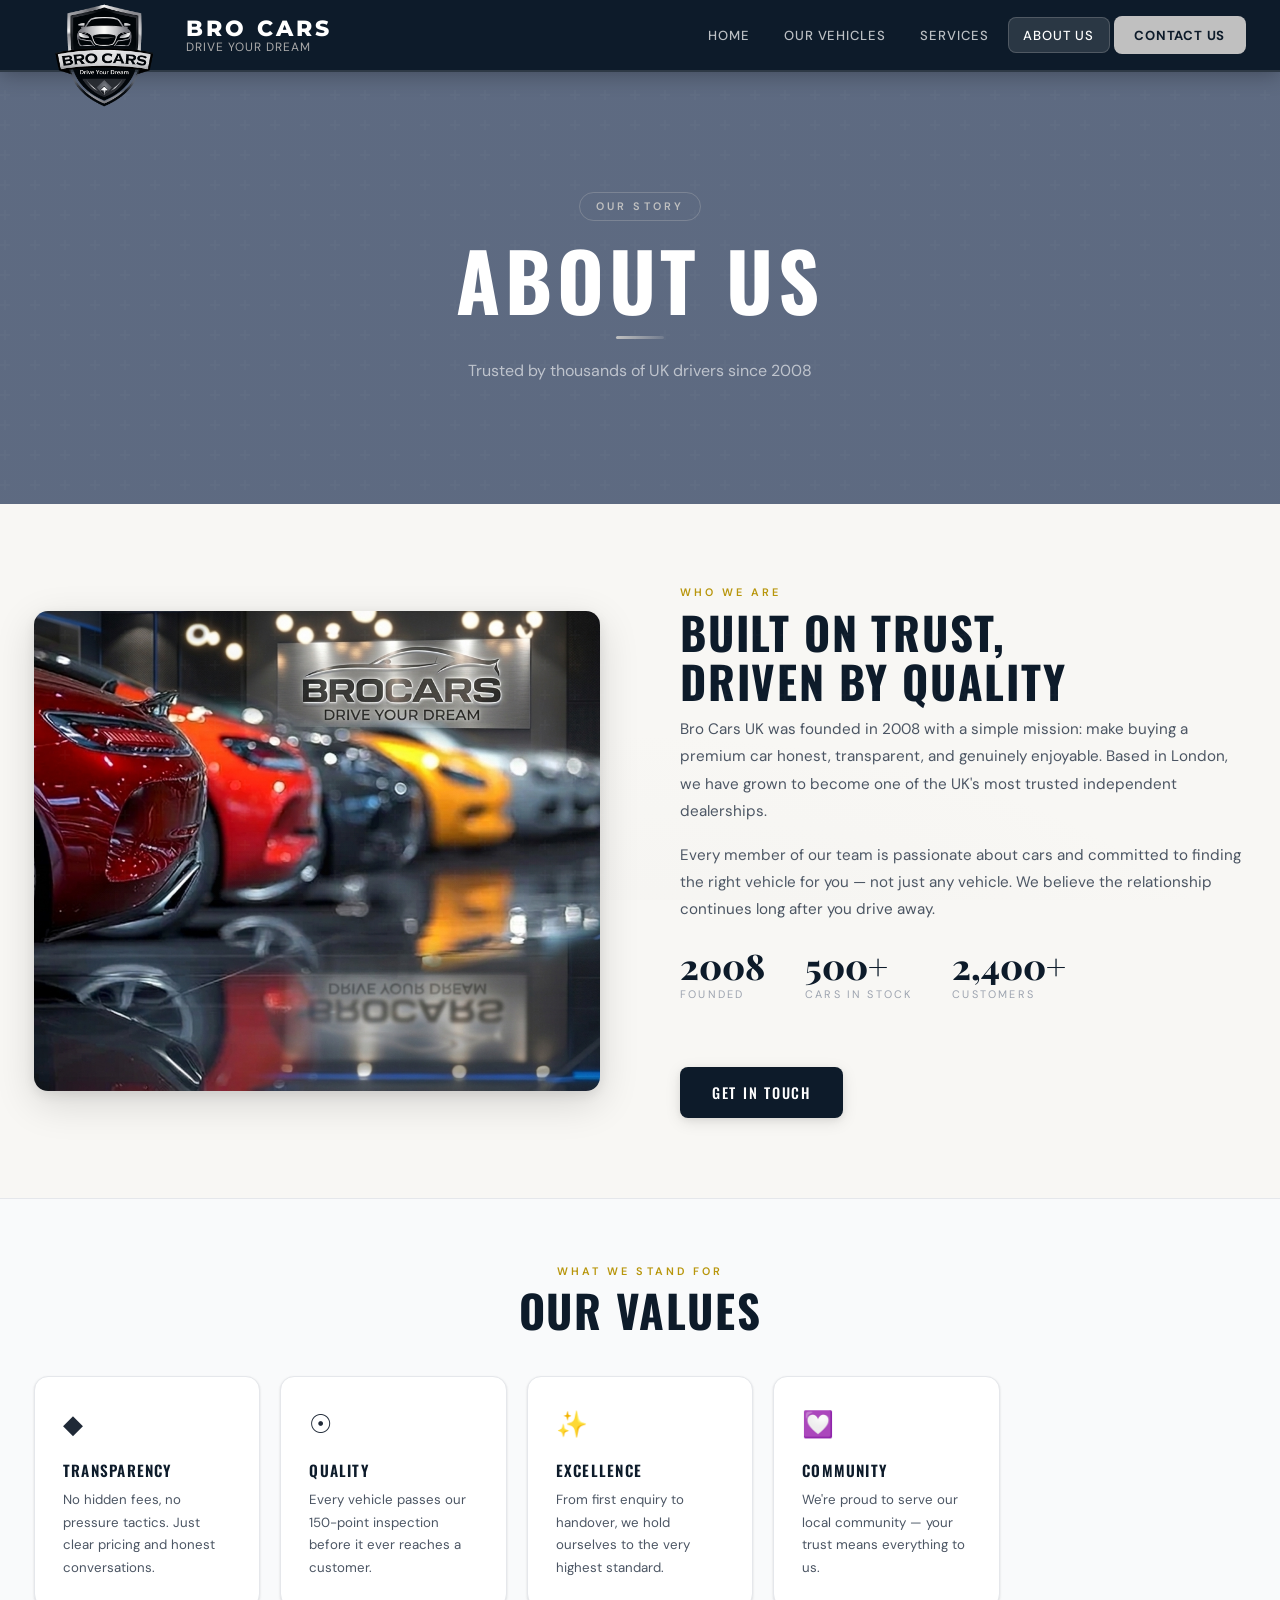
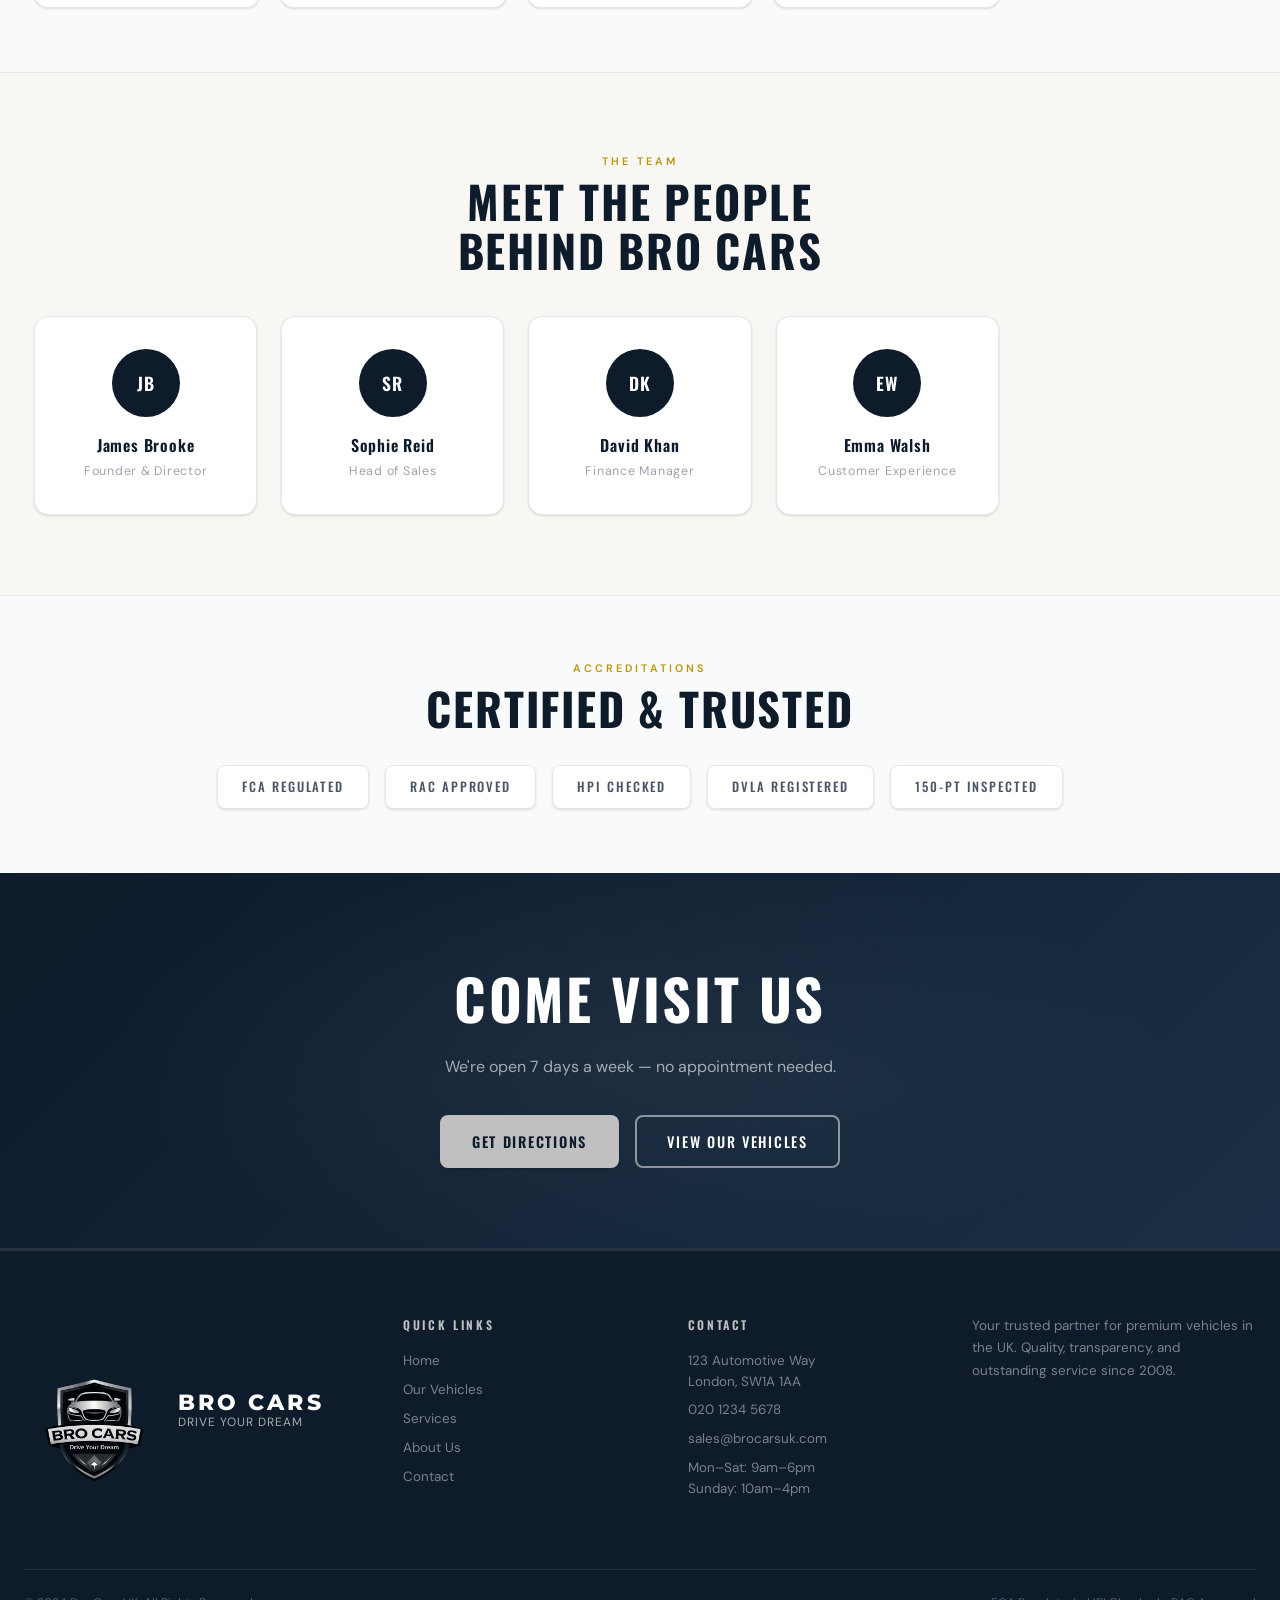
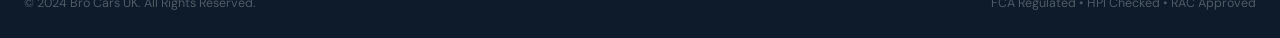
==== commit 9a76d3f1: "1234" ====
--- a/about.html
+++ b/about.html
@@ -53,7 +53,7 @@
 <div class="section">
   <div class="about-split">
     <div class="about-img reveal">
-      <img src="https://images.stockcake.com/public/3/a/5/3a5e66db-283f-4359-9993-efec45ac26eb_large/luxury-car-showroom-stockcake.jpg" alt="Bro Cars UK Showroom">
+      <img src="images/why Use.png" alt="Bro Cars UK Showroom">
     </div>
     <div class="reveal">
       <div class="section-eyebrow">Who We Are</div>
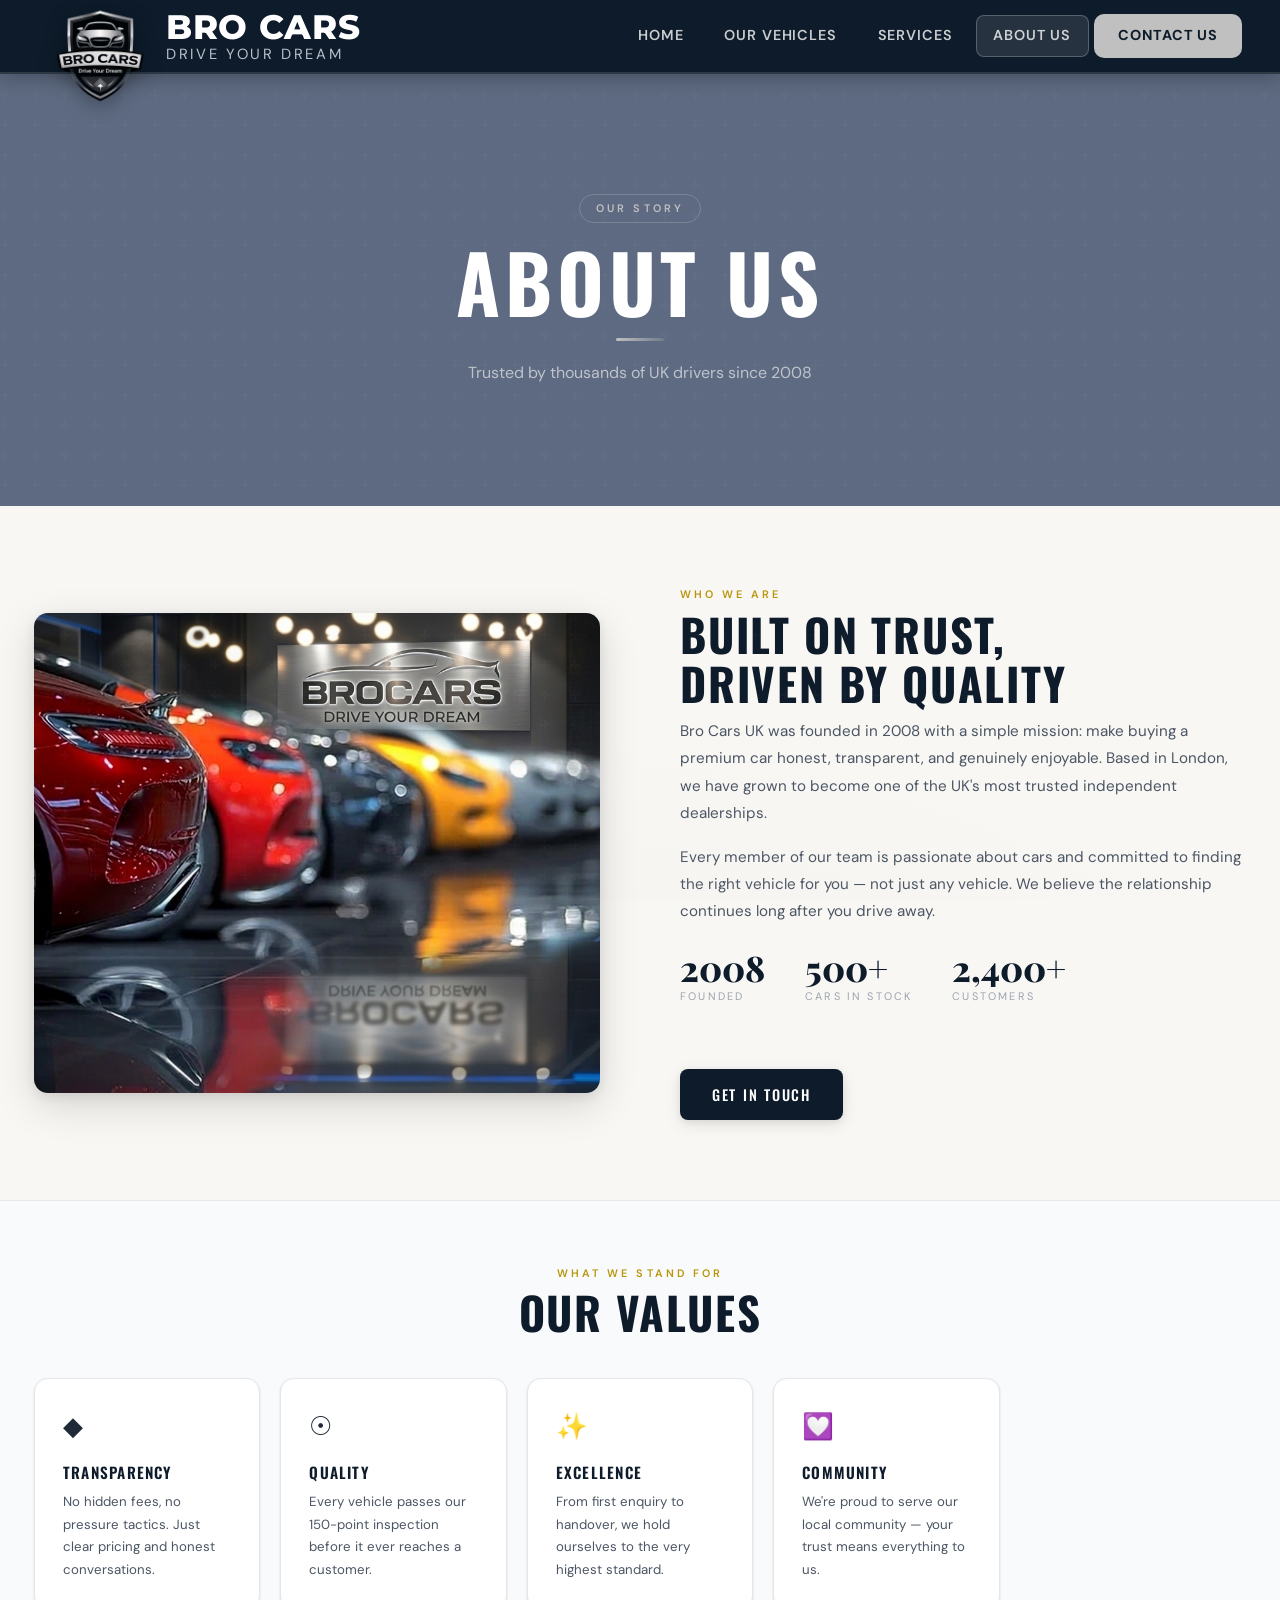
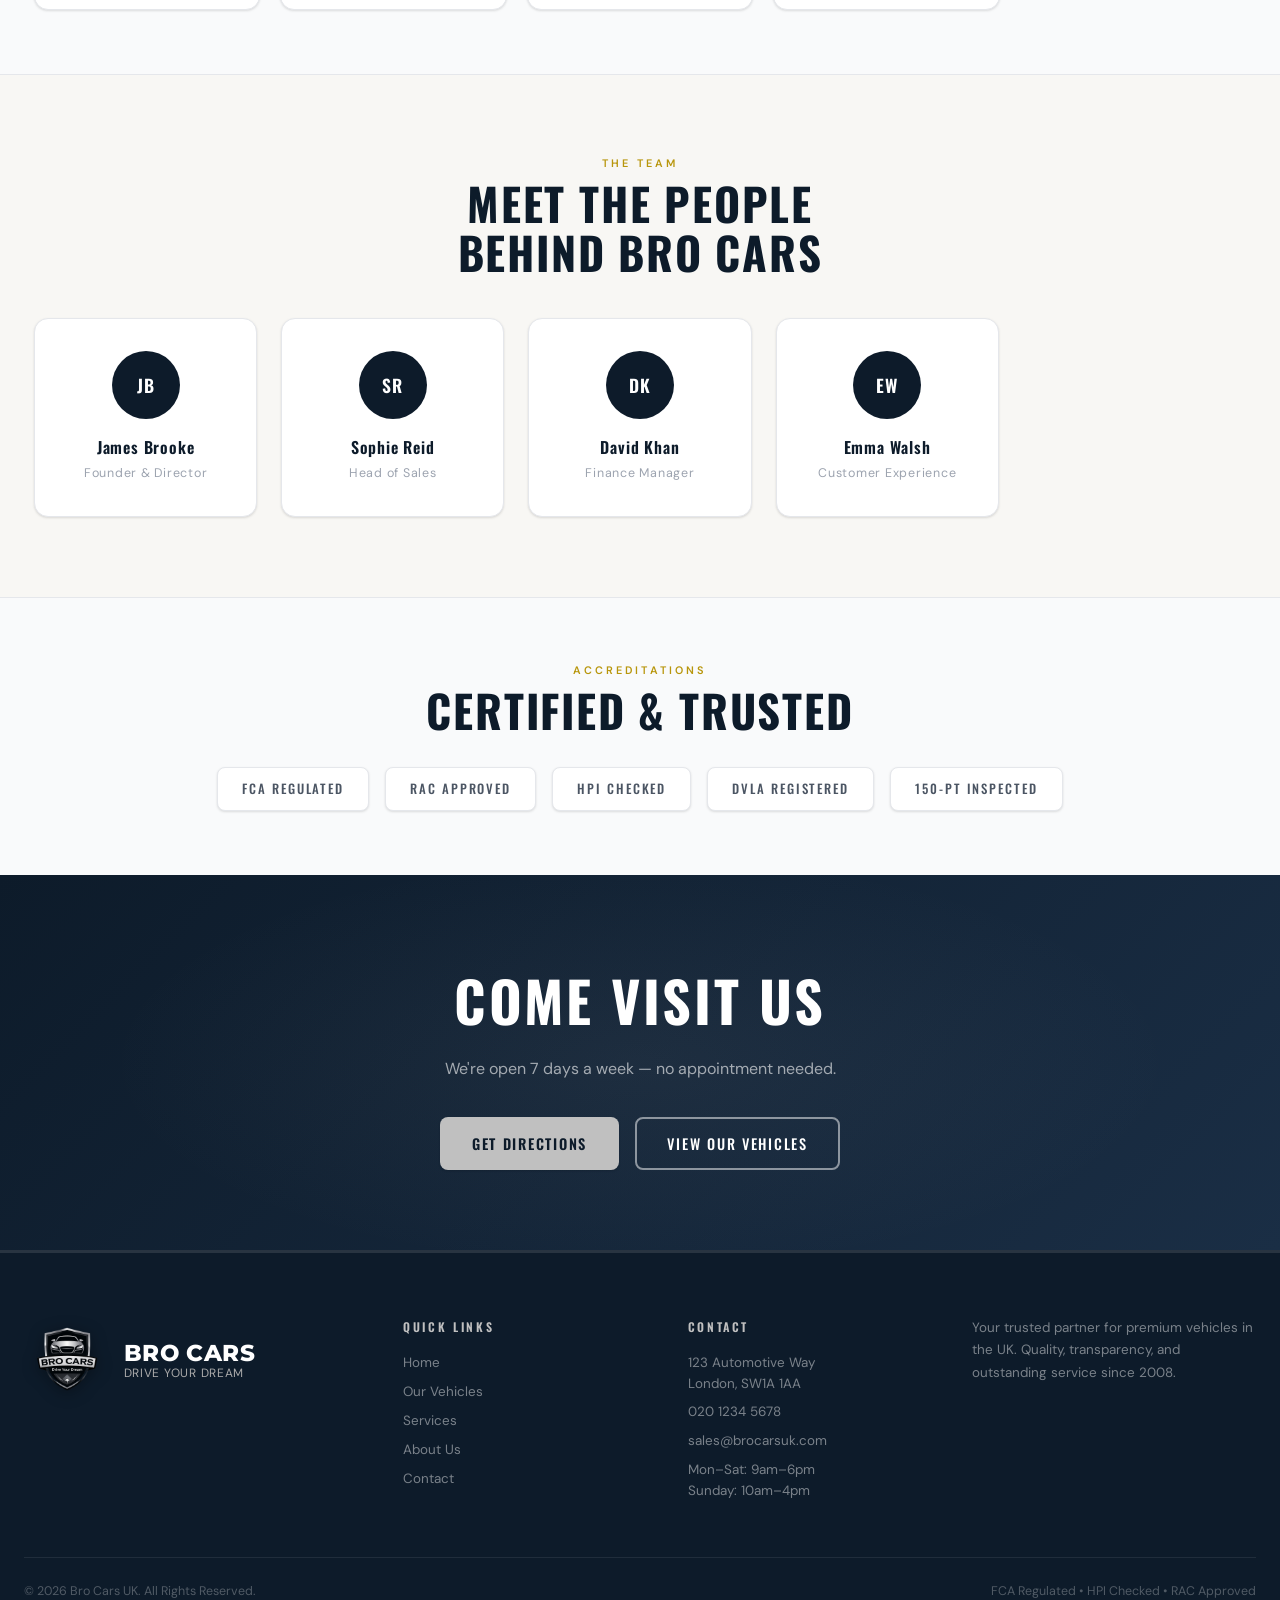
==== commit 47df547a: "abcd" ====
--- a/about.html
+++ b/about.html
@@ -155,10 +155,10 @@
     <p class="footer-desc">Your trusted partner for premium vehicles in the UK. Quality, transparency, and outstanding service since 2008.</p>
   </div>
   <div class="footer-bottom">
-    <span>&copy; 2024 Bro Cars UK. All Rights Reserved.</span>
+    <span>&copy; 2026 Bro Cars UK. All Rights Reserved.</span>
     <span>FCA Regulated &bull; HPI Checked &bull; RAC Approved</span>
   </div>
 </footer>
 <script src="main.js"></script>
 </body>
-</html>+</html>
--- a/styles.css
+++ b/styles.css
@@ -122,6 +122,102 @@
 }
 .mobile-menu a:last-child { border-bottom: none; }
 .mobile-menu a:hover, .mobile-menu a.active { color: #fff; }
+.mobile-bottom-nav { display: none; background: #000; border-top: 1px solid rgba(255,255,255,0.08); }
+.mobile-bottom-nav a {
+  display: flex;
+  flex-direction: column;
+  align-items: center;
+  justify-content: center;
+  gap: 0.12rem;
+  min-height: 42px;
+  color: #fff;
+}
+.mobile-bottom-nav .mbn-icon {
+  font-size: 1.05rem;
+  line-height: 1;
+  color: #fff !important;
+}
+.mobile-bottom-nav .mbn-label {
+  font-size: 0.56rem;
+  font-weight: 600;
+  letter-spacing: 0.05em;
+  text-transform: uppercase;
+  line-height: 1;
+  color: #fff !important;
+}
+.mobile-bottom-nav a.active { color: #fff; }
+
+/* Navbar desktop look (matches reference) */
+.navbar {
+  overflow: visible;
+}
+.navbar .nav-inner {
+  height: 72px;
+  padding: 0 1.75rem;
+}
+.navbar .brand {
+  gap: 0.5rem;
+  align-items: center;
+}
+.navbar .logo-img {
+  height: 112px;
+  width: auto;
+  margin-top: 0;
+  transform: translateY(24px);
+  filter: drop-shadow(0 4px 10px rgba(0, 0, 0, 0.35));
+}
+.navbar .brand-name {
+  font-family: 'Montserrat', sans-serif;
+  font-size: 2.15rem;
+  font-weight: 800;
+  letter-spacing: 0.16em;
+  color: #fff;
+  line-height: 1;
+}
+.navbar .brand-sub {
+  font-size: 0.92rem;
+  letter-spacing: 0.18em;
+  color: #b8c0cb;
+  line-height: 1.1;
+}
+.navbar .nav-links {
+  gap: 0.35rem;
+}
+.navbar .nav-links li a {
+  padding: 0.6rem 1.1rem;
+  font-size: 0.9rem;
+  font-weight: 600;
+  letter-spacing: 0.06em;
+  color: rgba(255, 255, 255, 0.78);
+}
+.navbar .nav-links li a.active {
+  background: rgba(255, 255, 255, 0.10);
+  box-shadow: inset 0 0 0 1px rgba(192, 192, 192, 0.33);
+}
+.navbar .nav-cta {
+  border-radius: 10px;
+  padding: 0.66rem 1.5rem !important;
+}
+
+/* Footer logo uses the same badge style and stays clearly visible */
+.site-footer .brand {
+  align-items: center;
+  gap: 0.55rem;
+}
+.site-footer .logo-img {
+  width: 86px;
+  height: 86px;
+  object-fit: contain;
+  margin-top: 2px;
+  filter: drop-shadow(0 3px 8px rgba(0, 0, 0, 0.35));
+}
+.site-footer .brand-name {
+  font-size: 1.45rem;
+  letter-spacing: 0.02em;
+}
+.site-footer .brand-sub {
+  letter-spacing: 0.06em;
+}
 
 /* ── PAGE HERO (inner pages) ── */
 .page-hero {
@@ -755,6 +851,22 @@
 .map-box-icon { font-size: 2rem; margin-bottom: 0.4rem; color: var(--navy); }
 .map-box-txt { font-size: 0.85rem; color: var(--gray-600); font-weight: 500; }
 
+.map-embed {
+  background: var(--gray-100);
+  border: 1px solid var(--gray-200);
+  border-radius: var(--radius-lg);
+  height: 260px;
+  overflow: hidden;
+  margin-top: 0.5rem;
+  box-shadow: var(--shadow-sm);
+}
+.map-embed iframe {
+  width: 100%;
+  height: 100%;
+  border: 0;
+  display: block;
+}
+
 /* ── RESPONSIVE ── */
 @media (max-width: 1024px) {
   .inv-layout { grid-template-columns: 1fr; }
@@ -764,19 +876,139 @@
   .footer-grid { grid-template-columns: 1fr 1fr; }
 }
 @media (max-width: 768px) {
-  .hamburger { display: flex; }
+  .navbar { border-bottom: 1px solid rgba(192,192,192,0.2); }
+  .navbar .nav-inner {
+    height: 62px;
+    padding: 0 0.75rem;
+    justify-content: flex-start;
+  }
+  /* Navbar Brand */
+.navbar .brand{
+  display:flex;
+  align-items:center;
+  gap:0.2rem;
+}
+.navbar .brand-text{
+  margin-left:-4px;
+}
+
+/* Logo */
+.navbar .logo-img{
+  height:80px;          /* logo bigger */
+  margin-top:-15px;     /* half outside navbar */
+  transform:none;
+  filter:drop-shadow(0 3px 8px rgba(0,0,0,0.4)) contrast(1.1);
+}
+
+/* Brand Name */
+.navbar .brand-name{
+  font-size:1.4rem;     /* bigger text */
+  letter-spacing:0.08em;
+  line-height:1;
+  font-weight:700;
+}
+
+/* Brand Sub Text */
+.navbar .brand-sub{
+  font-size:0.65rem;
+  letter-spacing:0.07em;
+  line-height:1.2;
+}
+@media (max-width:768px){
+
+  .navbar .logo-img{
+    height:120px;
+    margin-top:40px;
+    transform: translateY(px);
+  }
+
+  .navbar .brand-name{
+    font-size:1.5rem;
+  }
+
+  .navbar .brand-sub{
+    font-size:0.7rem;
+  }
+
+}
+  .hamburger { display: none; }
+  .mobile-menu { display: none !important; }
+  .mobile-bottom-nav {
+    position: fixed;
+    left: 0;
+    right: 0;
+    bottom: 0;
+    z-index: 1400;
+    display: grid;
+    grid-template-columns: repeat(5, minmax(0, 1fr));
+    background: #000;
+    border-top: 1px solid rgba(255,255,255,0.08);
+    box-shadow: 0 -8px 22px rgba(0,0,0,0.35);
+    padding: 0.25rem 0.2rem 0.25rem;
+  }
+  body { padding-bottom: 64px; }
   .nav-links { display: none; }
+  .mobile-bottom-nav a { color: #fff; }
+  .mobile-bottom-nav .mbn-icon i { color: #fff !important; }
+  .whatsapp-btn {
+    bottom: 96px;
+    right: 14px;
+    width: 58px;
+    height: 58px;
+    font-size: 26px;
+    border-width: 3px;
+  }
+  .sold-section .car-grid {
+    display: flex;
+    flex-wrap: nowrap;
+    gap: 0;
+    overflow-x: auto;
+    overflow-y: hidden;
+    scroll-snap-type: x mandatory;
+    -ms-overflow-style: none;
+    scrollbar-width: none;
+    padding: 0 0 0.8rem;
+  }
+  .sold-section .car-grid::-webkit-scrollbar { display: none; }
+  .sold-section .car-card.sold {
+    flex: 0 0 100%;
+    min-width: 100%;
+    max-width: 100%;
+    scroll-snap-align: start;
+    scroll-snap-stop: always;
+  }
   .about-split { grid-template-columns: 1fr; }
   .contact-layout { grid-template-columns: 1fr; }
   .car-grid-3, .car-grid-2 { grid-template-columns: 1fr; }
   .form-row { grid-template-columns: 1fr; }
-  .footer-grid { grid-template-columns: 1fr 1fr; gap: 2rem; }
+  .footer-grid { grid-template-columns: 1fr 1fr; gap: 0.9rem; padding-bottom: 0.9rem; }
+  .footer-grid > :first-child { grid-column: 1 / -1; }
+  .footer-grid > .footer-desc { grid-column: 1 / -1; margin-top: 0.2rem; }
+  .site-footer { padding: 1rem 0.85rem 0.85rem; }
+  .site-footer .brand { gap: 0.55rem; align-items: center; }
+  .site-footer .logo-img { width: 58px; height: 58px; margin-top: 0; object-fit: contain; flex: 0 0 auto; }
+  .site-footer .brand-name { font-size: 1rem; letter-spacing: 0.1em; }
+  .site-footer .brand-sub { font-size: 0.58rem; letter-spacing: 0.08em; margin-top: 1px; }
+  .footer-col h4 { margin-bottom: 0.55rem; font-size: 0.66rem; }
+  .footer-col a, .footer-col p { font-size: 0.74rem; margin-bottom: 0.3rem; line-height: 1.3; }
+  .footer-desc { font-size: 0.74rem; line-height: 1.4; }
   .footer-bottom { flex-direction: column; text-align: center; }
   .process-track { grid-template-columns: 1fr; }
   .stat-item { min-width: 50%; }
 }
 @media (max-width: 480px) {
-  .footer-grid { grid-template-columns: 1fr; }
+  .footer-grid { grid-template-columns: 1fr 1fr; gap: 0.75rem; }
+  .site-footer .logo-img { width: 54px; height: 54px; }
+  .site-footer .brand-name { font-size: 0.92rem; letter-spacing: 0.08em; }
+  .site-footer .brand-sub { font-size: 0.54rem; letter-spacing: 0.06em; }
+  .site-footer { padding: 0.95rem 0.8rem 0.78rem; }
+  .footer-col h4 { font-size: 0.62rem; margin-bottom: 0.45rem; }
+  .footer-col a, .footer-col p { font-size: 0.7rem; margin-bottom: 0.25rem; line-height: 1.25; }
+  .footer-bottom { font-size: 0.66rem; margin-top: 0.75rem; }
+  .sold-section .car-card.sold {
+    flex-basis: 88%;
+    min-width: 245px;
+  }
   .type-grid { grid-template-columns: repeat(3, 1fr); }
   .milestones { gap: 1.5rem; }
 }
@@ -816,7 +1048,7 @@
     
 }
 
-.logo-img {
+.logo-container .logo-img {
     height: 140px;
     width: auto;
     margin-top: 50px;
@@ -853,12 +1085,19 @@
     text-decoration: none;
     box-shadow: 0 8px 20px rgba(0,0,0,0.35);
     border: 4px solid #ffffff;   /* 👈 white border like screenshot */
-    z-index: 999;
+    z-index: 1501;
     transition: all 0.3s ease;
+    animation: whatsapp-bounce 1.8s ease-in-out infinite;
 }
 
 .whatsapp-btn:hover {
     transform: scale(1.08);
+    animation-play-state: paused;
+}
+
+@keyframes whatsapp-bounce {
+  0%, 100% { transform: translateY(0); }
+  50% { transform: translateY(-6px); }
 }
 .car-card {
   transition: 0.3s ease;
@@ -915,6 +1154,32 @@
 
 .car-card.sold .car-btn {
   display: none; /* Hide View Details button for sold cars */
+}
+.car-card.sold .sold-view-btn {
+  display: none !important;
+}
+.sold-img-arrow {
+  position: absolute;
+  top: 50%;
+  transform: translateY(-50%);
+  width: 34px;
+  height: 34px;
+  border-radius: 50%;
+  border: 1px solid rgba(255, 255, 255, 0.6);
+  background: rgba(0, 0, 0, 0.55);
+  color: #fff;
+  font-size: 22px;
+  line-height: 1;
+  display: flex;
+  align-items: center;
+  justify-content: center;
+  z-index: 4;
+  cursor: pointer;
+}
+.sold-img-prev { left: 10px; }
+.sold-img-next { right: 10px; }
+.sold-img-arrow:hover {
+  background: rgba(0, 0, 0, 0.8);
 }
 /* ═══════════════════════════════════════════════════════
    Bro Cars UK — Car Details Modal + Image Gallery CSS
@@ -1402,11 +1667,366 @@
   }
 
   .bcm-gallery{
-    height:45vh;
+    height:28vh;
+    min-height:180px;
+    max-height:210px;
+  }
+
+  .bcm-main-img-wrap{
+    aspect-ratio: 16/9;
+    max-height: 180px;
+  }
+
+  .bcm-main-img{
+    height: 180px;
+    object-fit: cover;
+  }
+
+  .bcm-thumbs{
+    padding:6px;
+    gap:5px;
+  }
+
+  .bcm-thumb{
+    width:52px;
+    height:38px;
   }
 
   .bcm-details{
-    padding:20px;
-  }
-
-}+    padding:14px 14px 18px;
+  }
+
+}
+
+/* Final navbar overrides */
+@media (min-width: 769px) {
+  .navbar .brand {
+    gap: 0.25rem;
+  }
+  .navbar .logo-img {
+    height: 124px;
+  }
+}
+
+@media (max-width: 768px) {
+  .navbar .nav-inner {
+    justify-content: space-between;
+  }
+  .hamburger {
+    display: flex;
+    margin-left: auto;
+  }
+  .mobile-bottom-nav {
+    display: grid !important;
+  }
+  .mobile-menu {
+    display: none;
+  }
+  .mobile-menu.open {
+    display: block !important;
+  }
+}
+
+.navbar .brand-name {
+  letter-spacing: 0.02em !important;
+}
+
+@media (max-width: 768px) {
+  #homeGrid,
+  #invGrid {
+    display: flex !important;
+    flex-wrap: nowrap !important;
+    gap: 0 !important;
+    overflow-x: auto;
+    overflow-y: hidden;
+    scroll-snap-type: x mandatory;
+    -ms-overflow-style: none;
+    scrollbar-width: none;
+    padding: 0 0 0.8rem !important;
+  }
+
+  #homeGrid::-webkit-scrollbar,
+  #invGrid::-webkit-scrollbar {
+    display: none;
+  }
+
+  #homeGrid .car-card,
+  #invGrid .car-card {
+    flex: 0 0 100% !important;
+    min-width: 100% !important;
+    max-width: 100% !important;
+    scroll-snap-align: start;
+    scroll-snap-stop: always;
+  }
+}
+
+.inv-layout.inv-layout-full { grid-template-columns: 1fr; }
+
+@media (max-width: 768px) {
+  .bcm-overlay {
+    align-items: center !important;
+    padding: 12px !important;
+    background: rgba(8, 12, 18, 0.78) !important;
+    backdrop-filter: blur(7px) !important;
+    -webkit-backdrop-filter: blur(7px) !important;
+  }
+
+  .bcm-drawer {
+    width: min(96vw, 560px) !important;
+    max-height: 92vh !important;
+    height: auto !important;
+    grid-template-columns: 1fr !important;
+    border-radius: 20px !important;
+    overflow: hidden !important;
+    box-shadow: 0 18px 44px rgba(0, 0, 0, 0.45) !important;
+    border: 1px solid rgba(255, 255, 255, 0.12) !important;
+  }
+
+  .bcm-gallery {
+    border-radius: 20px 20px 0 0 !important;
+    background: linear-gradient(180deg, #0f1724 0%, #060b13 100%) !important;
+    padding: 14px !important;
+    gap: 12px !important;
+  }
+
+  .bcm-main-img-wrap {
+    aspect-ratio: 4 / 3 !important;
+    max-height: none !important;
+    border-radius: 12px !important;
+    background: #0b1220 !important;
+  }
+
+  .bcm-main-img {
+    object-fit: cover !important;
+  }
+
+  .bcm-nav {
+    width: 38px !important;
+    height: 38px !important;
+    background: rgba(255, 255, 255, 0.18) !important;
+    border: 1px solid rgba(255, 255, 255, 0.32) !important;
+  }
+
+  .bcm-close {
+    top: 12px !important;
+    right: 12px !important;
+    width: 38px !important;
+    height: 38px !important;
+    border: 1px solid rgba(255, 255, 255, 0.3) !important;
+    background: rgba(8, 14, 24, 0.75) !important;
+    color: #fff !important;
+  }
+
+  .bcm-thumbs {
+    gap: 8px !important;
+    padding: 2px 0 4px !important;
+  }
+
+  .bcm-thumb {
+    width: 72px !important;
+    height: 52px !important;
+    border-color: rgba(255, 255, 255, 0.2) !important;
+  }
+
+  .bcm-details {
+    padding: 18px 16px 20px !important;
+    max-height: 42vh !important;
+  }
+}
+
+/* Mobile modal refinement */
+@media (max-width: 768px) {
+  .bcm-overlay {
+    padding: 8px !important;
+  }
+
+  .bcm-drawer {
+    width: 92vw !important;
+    max-height: 96vh !important;
+    border-radius: 16px !important;
+    overflow-y: auto !important;
+  }
+
+  .bcm-gallery {
+    padding: 10px !important;
+    gap: 8px !important;
+  }
+
+  .bcm-main-img-wrap {
+    aspect-ratio: 16 / 10 !important;
+    border-radius: 10px !important;
+    width: 92% !important;
+    margin: 0 auto !important;
+  }
+
+  .bcm-thumb {
+    width: 64px !important;
+    height: 44px !important;
+  }
+
+  .bcm-details {
+    padding: 14px 12px 16px !important;
+    max-height: none !important;
+    overflow: visible !important;
+    gap: 12px !important;
+  }
+
+  .bcm-name {
+    font-size: 1.15rem !important;
+    line-height: 1.2 !important;
+  }
+
+  .bcm-price {
+    font-size: 1.05rem !important;
+  }
+
+  .bcm-features {
+    grid-template-columns: 1fr !important;
+    gap: 6px !important;
+  }
+
+  .bcm-feature-item {
+    font-size: 0.78rem !important;
+    line-height: 1.45 !important;
+  }
+
+  .bcm-quick-specs:empty {
+    display: none !important;
+  }
+}
+
+/* Mobile image clarity boost */
+@media (max-width: 768px) {
+  .bcm-main-img-wrap {
+    width: 100% !important;
+    aspect-ratio: 4 / 3 !important;
+  }
+
+  .bcm-main-img {
+    width: 100% !important;
+    height: 100% !important;
+    object-fit: cover !important;
+    image-rendering: auto;
+  }
+}
+
+/* Popup look to match reference (mobile) */
+@media (max-width: 768px) {
+  .bcm-overlay {
+    background: rgba(8, 8, 10, 0.88) !important;
+    backdrop-filter: blur(6px) !important;
+  }
+
+  .bcm-drawer {
+    width: 88vw !important;
+    max-height: 92vh !important;
+    border-radius: 18px !important;
+    background: #101113 !important;
+    border: 1px solid rgba(255, 255, 255, 0.08) !important;
+    box-shadow: 0 24px 70px rgba(0, 0, 0, 0.55) !important;
+  }
+
+  .bcm-gallery {
+    padding: 12px 12px 6px !important;
+    background: transparent !important;
+  }
+
+  .bcm-main-img-wrap {
+    aspect-ratio: 4 / 3 !important;
+    border-radius: 12px !important;
+    overflow: hidden !important;
+  }
+
+  .bcm-close {
+    width: 34px !important;
+    height: 34px !important;
+    top: 10px !important;
+    right: 10px !important;
+    background: rgba(30, 30, 30, 0.9) !important;
+    color: #fff !important;
+    border: 1px solid rgba(255, 255, 255, 0.2) !important;
+    box-shadow: 0 6px 18px rgba(0, 0, 0, 0.45) !important;
+  }
+
+  .bcm-details {
+    background: #101113 !important;
+    color: #f2f2f2 !important;
+    padding: 14px 14px 18px !important;
+    gap: 10px !important;
+  }
+
+  .bcm-make {
+    color: #a5a7ad !important;
+    letter-spacing: 0.08em !important;
+    font-size: 0.6rem !important;
+  }
+
+  .bcm-name {
+    color: #ffffff !important;
+    font-size: 1.1rem !important;
+    font-weight: 700 !important;
+  }
+
+  .bcm-price {
+    color: #ffffff !important;
+    font-weight: 700 !important;
+  }
+
+  .bcm-badge-tag {
+    background: #1aa872 !important;
+    color: #ffffff !important;
+    font-size: 0.55rem !important;
+  }
+
+  .bcm-quick-specs {
+    grid-template-columns: 1fr !important;
+    gap: 8px !important;
+  }
+
+  .bcm-spec-item {
+    background: #17181b !important;
+    border: 1px solid rgba(255, 255, 255, 0.08) !important;
+    border-radius: 8px !important;
+    padding: 10px 12px !important;
+  }
+
+  .bcm-spec-label {
+    color: #9aa0a6 !important;
+    font-size: 0.58rem !important;
+  }
+
+  .bcm-spec-val {
+    color: #f2f2f2 !important;
+    font-size: 0.78rem !important;
+  }
+
+  .bcm-section-title {
+    color: #d7d7d7 !important;
+  }
+
+  .bcm-desc {
+    color: #c6c6c6 !important;
+  }
+
+  .bcm-features {
+    grid-template-columns: 1fr !important;
+    gap: 8px !important;
+  }
+
+  .bcm-feature-item {
+    background: #17181b !important;
+    border: 1px solid rgba(255, 255, 255, 0.08) !important;
+    border-radius: 8px !important;
+    padding: 8px 10px !important;
+    color: #e8e8e8 !important;
+  }
+
+  .bcm-check {
+    color: #1aa872 !important;
+  }
+
+  .bcm-thumbs {
+    display: none !important;
+  }
+}
+
